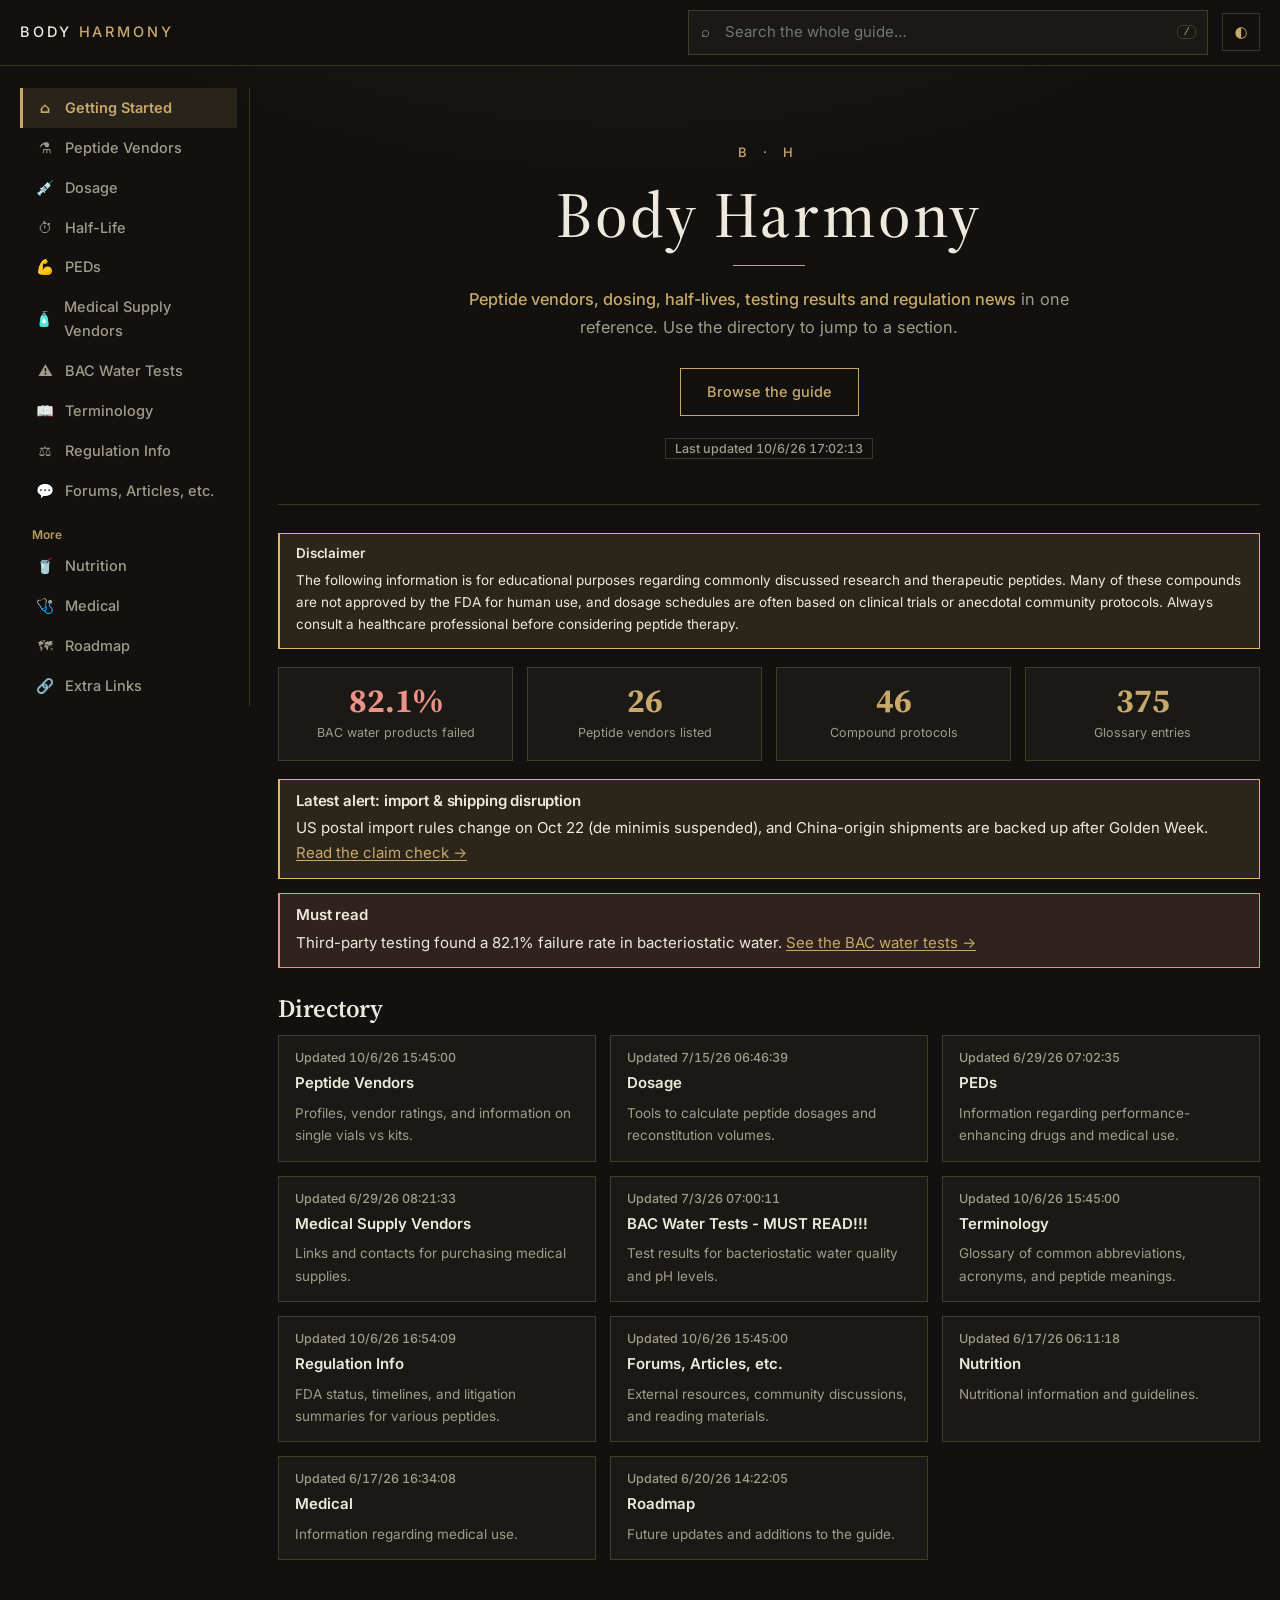
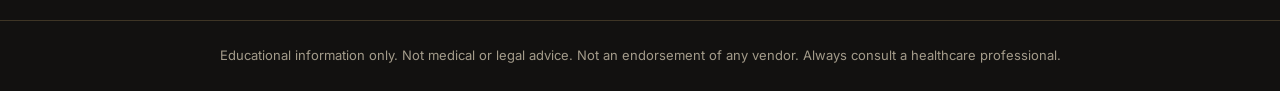
==== body-harmony/index.html @ 02f8e90b "Restyle after J Harmony: dark ink, ivory and gold theme, square corners, hero home; readable fonts C" ====
<!doctype html>
<html lang="en">
<head>
<meta charset="utf-8">
<meta name="viewport" content="width=device-width,initial-scale=1">
<title>Body Harmony</title>
<meta name="description" content="Body Harmony: vendors, dosage calculator, half-life, BAC water tests, terminology, regulation info and resources.">
<link rel="icon" href="data:image/svg+xml,%3Csvg xmlns='http://www.w3.org/2000/svg' viewBox='0 0 32 32'%3E%3Crect width='32' height='32' rx='8' fill='%230b7a75'/%3E%3Ctext x='16' y='21' font-size='14' font-family='monospace' font-weight='700' text-anchor='middle' fill='white'%3EBH%3C/text%3E%3C/svg%3E">
<script>try{var t=localStorage.getItem('pg-theme');document.documentElement.dataset.theme=t||'dark'}catch(e){}</script>
<link rel="preconnect" href="https://fonts.googleapis.com"><link rel="preconnect" href="https://fonts.gstatic.com" crossorigin>
<link rel="stylesheet" href="https://fonts.googleapis.com/css2?family=Inter:wght@400;500;600&family=Source+Serif+4:wght@500;600;700&display=swap">
<link rel="stylesheet" href="css/style.css">
</head>
<body>
<header class="top"><div class="top-in">
  <button class="iconbtn menu-btn" id="menuBtn" aria-label="Menu">☰</button>
  <a class="brand" href="#home"><div class="logo">BH</div><span class="w">Body <b>Harmony</b></span></a>
  <div class="gsearch">
    <span class="ico">⌕</span>
    <input id="gs" type="search" placeholder="Search the whole guide…" autocomplete="off" aria-label="Search the whole guide">
    <kbd>/</kbd>
    <div id="results" role="listbox"></div>
  </div>
  <button class="iconbtn" id="themeBtn" aria-label="Toggle dark mode">◐</button>
</div></header>
<div class="wrap">
  <nav class="side" id="nav" aria-label="Sections"></nav>
  <main id="main"></main>
</div>
<footer>Educational information only. Not medical or legal advice. Not an endorsement of any vendor. Always consult a healthcare professional.</footer>
<div id="lightbox"><img alt=""></div>
<script src="js/data/start.js"></script>
<script src="js/data/vendors.js"></script>
<script src="js/data/dosage.js"></script>
<script src="js/data/halflife.js"></script>
<script src="js/data/peds.js"></script>
<script src="js/data/supply.js"></script>
<script src="js/data/bac.js"></script>
<script src="js/data/term.js"></script>
<script src="js/data/reg.js"></script>
<script src="js/data/forums.js"></script>
<script src="js/data/nutrition.js"></script>
<script src="js/data/medical.js"></script>
<script src="js/data/roadmap.js"></script>
<script src="js/data/master.js"></script>
<script src="js/data/crafters.js"></script>
<script src="js/updated.js"></script>
<script src="js/feed.js"></script>
<script src="js/app.js"></script>
</body>
</html>
---- body-harmony/css/style.css ----
/* Body Harmony design tokens: cool paper, deep ink, signal blue. */
/* Body Harmony: dark luxe theme after the parent brand (J Harmony). Ink, ivory, gold; readable type. */
:root{
  --bg:#121110;--surface:#1b1916;--surface2:#24211b;--ink:#efe9dd;--muted:#a39b8a;--line:rgba(201,169,106,.24);
  --accent:#c9a96a;--accent-ink:#121110;--accent-soft:rgba(201,169,106,.12);--gold-dim:#8f7a4e;
  --warn:#e3b562;--warn-soft:rgba(227,181,98,.12);--bad:#ee9186;--bad-soft:rgba(238,145,134,.13);
  --good:#86cfa5;--good-soft:rgba(134,207,165,.12);--info:#93b8ea;--info-soft:rgba(147,184,234,.12);
  --deep:#1b1916;--deep-ink:#efe9dd;--deep-muted:#a39b8a;
  --shadow:none;--radius:2px;
  --mono:ui-monospace,"Cascadia Mono",Consolas,Menlo,monospace;
  --sans:"Inter","Segoe UI Variable","Segoe UI",system-ui,-apple-system,Roboto,"Helvetica Neue",Arial,sans-serif;
  --serif:"Source Serif 4","Source Serif Pro",Georgia,"Times New Roman",serif;
  color-scheme:dark;
}
:root[data-theme=light]{
  --bg:#f6f2ea;--surface:#fffdf8;--surface2:#efe9dc;--ink:#1b1916;--muted:#6a6455;--line:rgba(143,110,46,.28);
  --accent:#8a6a2a;--accent-ink:#ffffff;--accent-soft:rgba(138,106,42,.10);
  --warn:#9a5b06;--warn-soft:#fbf0d6;--bad:#b3261e;--bad-soft:#fbe6e3;--good:#0f6b3f;--good-soft:#dcf1e5;--info:#1c57b8;--info-soft:#e4ecfa;
  --deep:#fffdf8;--deep-ink:#1b1916;--deep-muted:#6a6455;color-scheme:light;
}
*{box-sizing:border-box}
html{scroll-behavior:smooth;scroll-padding-top:76px}
body{margin:0;background:var(--bg);color:var(--ink);font:15px/1.65 var(--sans);-webkit-font-smoothing:antialiased}
a{color:var(--accent);text-decoration-thickness:1px;text-underline-offset:2px}
a:hover{text-decoration-thickness:2px}
h1,h2,h3,h4{font-family:var(--serif);line-height:1.15;margin:0 0 .5em;letter-spacing:-.01em;font-weight:600}
h1{font-size:2.4rem;letter-spacing:-.015em}h2{font-size:1.55rem}h3{font-size:1.15rem}
p{margin:.5em 0 1em}
button,input,select{font:inherit;color:inherit}
.sr{position:absolute;left:-9999px}
/* header */
.top{position:sticky;top:0;z-index:50;background:var(--surface);border-bottom:1px solid var(--line)}
.top-in{max-width:1280px;margin:auto;display:flex;align-items:center;gap:14px;padding:10px 20px}
.brand{display:flex;align-items:center;gap:10px;font-family:var(--serif);font-weight:700;font-size:1.15rem;color:var(--ink);text-decoration:none;white-space:nowrap}
.brand .logo{width:30px;height:30px;border-radius:8px;background:var(--accent);color:var(--accent-ink);display:grid;place-items:center;font:700 14px var(--mono)}
.gsearch{flex:1;max-width:520px;margin-left:auto;position:relative}
.gsearch input{width:100%;padding:9px 14px 9px 36px;border:1px solid var(--line);border-radius:10px;background:var(--bg);outline:none}
.gsearch input:focus{border-color:var(--accent);box-shadow:0 0 0 3px var(--accent-soft)}
.gsearch .ico{position:absolute;left:13px;top:50%;transform:translateY(-50%);color:var(--muted);pointer-events:none}
.gsearch kbd{position:absolute;right:12px;top:50%;transform:translateY(-50%);font:11px var(--mono);color:var(--muted);border:1px solid var(--line);border-radius:5px;padding:0 5px}
.iconbtn{border:1px solid var(--line);background:var(--surface);border-radius:10px;width:38px;height:38px;cursor:pointer;display:grid;place-items:center}
.iconbtn:hover{border-color:var(--accent)}
#results{position:absolute;top:calc(100% + 8px);left:0;right:0;background:var(--surface);border:1px solid var(--line);border-radius:var(--radius);box-shadow:var(--shadow);max-height:70vh;overflow:auto;display:none}
#results.open{display:block}
#results .grp{padding:6px 14px;font:600 12px var(--sans);color:var(--muted);background:var(--surface2);position:sticky;top:0}
#results a.hit{display:block;padding:8px 14px;color:var(--ink);text-decoration:none;border-bottom:1px solid var(--line)}
#results a.hit:hover,#results a.hit.sel{background:var(--accent-soft)}
#results .hit b{display:block;font-weight:600}
#results .hit span{color:var(--muted);font-size:13px;display:block;overflow:hidden;text-overflow:ellipsis;white-space:nowrap}
#results .none{padding:16px;color:var(--muted)}
mark{background:color-mix(in srgb,var(--warn) 35%,transparent);color:inherit;border-radius:3px;padding:0 1px}
/* layout */
.wrap{max-width:1280px;margin:auto;display:grid;grid-template-columns:230px 1fr;gap:28px;padding:22px 20px 60px}
nav.side{position:sticky;top:78px;align-self:start;max-height:calc(100vh - 92px);overflow:auto;padding-right:4px}
nav.side a{display:flex;gap:10px;align-items:center;padding:8px 12px;border-radius:8px;color:var(--muted);text-decoration:none;font-weight:500;border-left:3px solid transparent}
nav.side a:hover{background:var(--surface2);color:var(--ink)}
nav.side a.on{background:var(--accent-soft);color:var(--accent);border-left-color:var(--accent);font-weight:600}
nav.side .ic{width:20px;text-align:center}
nav.side .sep{font:600 12px var(--sans);color:var(--muted);padding:16px 12px 4px;opacity:.8}
main{min-width:0}
.sec{display:none}.sec.on{display:block}
.page-head{margin-bottom:18px}
.upd,.page-head .upd{display:inline-block;font:500 12.5px var(--sans);font-variant-numeric:tabular-nums;color:var(--muted);background:var(--surface2);border-radius:6px;padding:2px 9px}
.lead{font-size:1.05rem;color:var(--muted);max-width:68ch}
.card{background:var(--surface);border:1px solid var(--line);border-radius:var(--radius);padding:20px 22px;box-shadow:var(--shadow);margin-bottom:18px}
.card>h3:first-child,.card>h2:first-child{margin-top:0}
.grid{display:grid;gap:14px}
.g2{grid-template-columns:repeat(auto-fit,minmax(300px,1fr))}
.g3{grid-template-columns:repeat(auto-fit,minmax(240px,1fr))}
.g4{grid-template-columns:repeat(auto-fit,minmax(180px,1fr))}
.callout{border-left:3px solid var(--info);background:var(--info-soft);padding:12px 16px;border-radius:4px 10px 10px 4px;margin:14px 0}
.callout.warn{border-color:var(--warn);background:var(--warn-soft)}
.callout.bad{border-color:var(--bad);background:var(--bad-soft)}
.callout.good{border-color:var(--good);background:var(--good-soft)}
.callout>:last-child{margin-bottom:0}
.callout h4{margin-bottom:.3em;font-family:var(--sans)}
.disclaimer{font-size:13.5px}
/* tables */
.tools{display:flex;flex-wrap:wrap;gap:10px;align-items:center;margin:8px 0 12px}
.tools input[type=search],.tools input[type=text],.tools select{padding:8px 12px;border:1px solid var(--line);border-radius:10px;background:var(--surface);outline:none;min-width:200px}
.tools input:focus,.tools select:focus,.field input:focus,.field select:focus{border-color:var(--accent);box-shadow:0 0 0 3px var(--accent-soft)}
.count{margin-left:auto;font-size:13px;color:var(--muted)}
.chips{display:flex;flex-wrap:wrap;gap:6px}
.chip{border:1px solid var(--line);background:var(--surface);border-radius:8px;padding:4px 12px;font-size:13px;cursor:pointer}
.chip:hover{border-color:var(--accent)}
.chip.on{background:var(--accent);border-color:var(--accent);color:var(--accent-ink)}
.tw{overflow:auto;border:1px solid var(--line);border-radius:var(--radius);background:var(--surface);max-height:75vh}
table{border-collapse:collapse;width:100%;font-size:14px}
th,td{padding:9px 12px;text-align:left;vertical-align:top;border-bottom:1px solid var(--line)}
thead th{position:sticky;top:0;background:var(--surface2);z-index:2;font-weight:600;font-size:13px;color:var(--muted);white-space:nowrap;cursor:pointer;user-select:none}
thead th.nosort{cursor:default}
thead th .arr{opacity:.4;margin-left:4px;font-size:11px}
tbody tr:hover{background:color-mix(in srgb,var(--accent-soft) 55%,transparent)}
tbody tr:last-child td{border-bottom:0}
td.name{font-weight:600}
td.num,th.num{text-align:right;font-variant-numeric:tabular-nums}
.mono{font-family:var(--mono)}
.pill{display:inline-block;padding:1px 9px;border-radius:6px;font-size:12px;font-weight:600;white-space:nowrap}
.pill.good{background:var(--good-soft);color:var(--good)}
.pill.bad{background:var(--bad-soft);color:var(--bad)}
.pill.warn{background:var(--warn-soft);color:var(--warn)}
.pill.info{background:var(--info-soft);color:var(--info)}
.pill.muted{background:var(--surface2);color:var(--muted)}
.tag{display:inline-block;margin:2px 4px 2px 0;padding:1px 9px;border-radius:7px;background:var(--surface2);font-size:12.5px;white-space:nowrap}
/* link cards */
.lc{display:flex;flex-direction:column;gap:6px;padding:14px 16px;border:1px solid var(--line);border-radius:var(--radius);background:var(--surface);text-decoration:none;color:var(--ink)}
a.lc:hover{border-color:var(--accent)}
.lc .t{font-weight:600}.lc .u{font:12.5px var(--sans);color:var(--accent);overflow:hidden;text-overflow:ellipsis;white-space:nowrap}
.lc .d{color:var(--muted);font-size:13.5px}
.dirgrid .lc .n{font:500 12.5px var(--sans);color:var(--muted);font-variant-numeric:tabular-nums}
/* stats */
.stat{padding:16px;border-radius:var(--radius);border:1px solid var(--line);background:var(--surface);text-align:center}
.stat .v{font:700 2.1rem var(--serif);line-height:1}
.stat .l{font-size:12.5px;color:var(--muted);margin-top:6px}
.stat.good .v{color:var(--good)}.stat.bad .v{color:var(--bad)}
.bars .row{display:grid;grid-template-columns:170px 1fr 90px;gap:10px;align-items:center;margin:8px 0;font-size:14px}
.bars .bar{height:14px;background:var(--surface2);border-radius:99px;overflow:hidden}
.bars .bar i{display:block;height:100%;border-radius:99px;background:var(--bad)}
/* images */
figure{margin:0 0 18px}
figure img{max-width:100%;height:auto;border-radius:10px;border:1px solid var(--line);cursor:zoom-in;display:block;background:#fff}
figcaption{font-size:13px;color:var(--muted);margin-top:6px}
#lightbox{position:fixed;inset:0;background:rgba(0,0,0,.88);display:none;z-index:100;overflow:auto;padding:20px;cursor:zoom-out}
#lightbox.open{display:block}
#lightbox img{display:block;margin:auto;max-width:min(1400px,100%);border-radius:8px}
/* calculator */
.calc{display:grid;grid-template-columns:minmax(0,1.1fr) minmax(0,1fr);gap:20px}
.calc.sim{grid-template-columns:minmax(0,.85fr) minmax(0,1.15fr)}
.field{display:flex;flex-direction:column;gap:4px;margin-bottom:12px}
.field label{font-size:13px;font-weight:600;color:var(--muted)}
.field input,.field select{padding:9px 12px;border:1px solid var(--line);border-radius:10px;background:var(--surface);outline:none;width:100%}
.frow{display:grid;grid-template-columns:1fr 1fr;gap:12px}
.result{background:var(--deep);color:var(--accent-ink);border-radius:var(--radius);padding:20px;text-align:center}
.result .big{font:700 3.2rem var(--serif);line-height:1}
.result .big{color:var(--deep-ink)}
.result .sub{opacity:.85;margin-top:4px}
.syringe{margin:16px 0 6px}
.syringe .barrel{position:relative;height:34px;border:2px solid var(--ink);border-radius:6px;background:var(--surface);overflow:hidden}
.syringe .fill{position:absolute;inset:0 auto 0 0;background:linear-gradient(90deg,var(--accent),color-mix(in srgb,var(--accent) 65%,#fff));width:0;transition:width .3s}
.syringe .ticks{position:absolute;inset:0;background:repeating-linear-gradient(90deg,transparent 0,transparent calc(10% - 1px),var(--ink) calc(10% - 1px),var(--ink) 10%);opacity:.55}
.syringe .lab{display:flex;justify-content:space-between;font:11px var(--mono);color:var(--muted);margin-top:2px}
.kv{display:grid;grid-template-columns:auto 1fr;gap:4px 14px;font-size:14px}
.kv dt{color:var(--muted)}.kv dd{margin:0;font-weight:600}
.btn{border:1px solid var(--accent);background:var(--accent);color:var(--accent-ink);padding:8px 16px;border-radius:10px;cursor:pointer;font-weight:600}
.btn.ghost{background:transparent;color:var(--accent)}
.subnav{display:flex;flex-wrap:wrap;gap:6px;margin-bottom:18px}
.subnav a{padding:5px 14px;border-radius:8px;border:1px solid var(--line);background:var(--surface);text-decoration:none;color:var(--ink);font-size:13.5px}
.subnav a:hover{border-color:var(--accent)}
.subnav a.on{background:var(--accent);border-color:var(--accent);color:var(--accent-ink)}
.tabpane{display:none}.tabpane.on{display:block}
/* matrix */
td.over{color:var(--warn);font-weight:600}
td.mcol{font-variant-numeric:tabular-nums;text-align:right;white-space:nowrap}
.gh th{text-align:center;background:var(--surface2)}
/* chart */
.chart{width:100%;height:auto;display:block;background:var(--surface);border:1px solid var(--line);border-radius:10px}
.chart text{font:12px var(--mono);fill:var(--muted)}
/* article cards */
.art{padding:16px 18px;border:1px solid var(--line);border-radius:var(--radius);background:var(--surface);display:flex;flex-direction:column;gap:6px}
.art .meta{font-size:12.5px;color:var(--muted);display:flex;flex-wrap:wrap;gap:4px 12px}
.art h4{font-family:var(--sans);font-size:1rem;margin:0}
.art .num{font:600 12px var(--sans);color:var(--accent)}
.prose p{max-width:80ch}
.prose h3{margin-top:1.6em}
.tl{border-left:2px solid var(--line);margin-left:6px;padding-left:20px}
.tl .ev{position:relative;padding:0 0 18px}
.tl .ev:before{content:"";position:absolute;left:-27px;top:6px;width:12px;height:12px;border-radius:50%;background:var(--accent);border:3px solid var(--bg)}
.tl .ev .dt{font:600 12.5px var(--sans);color:var(--accent)}
.tl .ev .who{font-weight:600}
.empty{padding:30px;text-align:center;color:var(--muted)}
footer{border-top:1px solid var(--line);padding:24px 20px;text-align:center;color:var(--muted);font-size:13px;max-width:1280px;margin:auto}
.menu-btn{display:none}
@media(max-width:900px){
  .wrap{grid-template-columns:1fr;gap:10px}
  nav.side{position:fixed;inset:60px 0 0 0;background:var(--bg);z-index:40;padding:14px 20px;display:none;max-height:none}
  nav.side.open{display:block}
  .menu-btn{display:grid}
  .calc{grid-template-columns:1fr}
  .brand span.w{display:none}
  .bars .row{grid-template-columns:100px 1fr 70px}
  h1{font-size:1.6rem}
}
@media print{.top,nav.side,.tools,.subnav{display:none}.wrap{display:block}.sec{display:block!important;page-break-before:always}}

sup.fn{font-size:.7em;margin-left:2px}sup.fn a{text-decoration:none;font-weight:600}
.fnlist{padding-left:22px}.fnlist li{margin:6px 0}.fnlist li.flash{background:var(--info-soft);border-radius:6px}
.muted{color:var(--muted)}.tools-row{margin:8px 0}

/* ---------- Regulation page: newsroom layout ---------- */
.masthead{margin-bottom:22px}
.mh-top{display:flex;flex-wrap:wrap;align-items:baseline;gap:8px 16px}
.mh-top h1{margin:0}
.strip{display:flex;flex-wrap:wrap;align-items:center;gap:4px 12px;font-size:13px;color:var(--muted);margin:10px 0 12px;font-variant-numeric:tabular-nums}
.strip .sep{opacity:.4}
.strip .dot{width:9px;height:9px;border-radius:50%;background:var(--good);box-shadow:0 0 0 0 var(--good)}
.strip .dot.live{animation:pulse 2.4s ease-out 1}
.strip .dot.idle{background:var(--warn)}
@keyframes pulse{0%{box-shadow:0 0 0 0 color-mix(in srgb,var(--good) 55%,transparent)}100%{box-shadow:0 0 0 12px transparent}}
.lead-grid{display:grid;grid-template-columns:minmax(0,1.55fr) minmax(0,1fr);gap:18px;margin-bottom:26px}
.lead-story{background:var(--deep);color:var(--deep-ink);border-radius:0;padding:30px 32px}
.lead-story .kick,.kick{display:inline-block;font:600 13px var(--sans);color:var(--deep-muted);margin-bottom:10px}
.kick.bad{color:var(--bad)}
.lead-story h2{font-size:clamp(1.7rem,3.2vw,2.4rem);line-height:1.08;letter-spacing:-.03em;margin:0 0 14px;color:var(--ink)}
.lead-story .dek{font-size:1.05rem;color:var(--deep-muted);max-width:60ch;margin:0 0 18px}
.lead-story ul{margin:0 0 20px;padding:0;list-style:none;border-top:1px solid var(--line)}
.lead-story li{padding:10px 0;border-bottom:1px solid var(--line);color:var(--ink)}
.lead-story sup.fn a{color:var(--accent)}
.lead-cta{display:inline-block;border:1px solid var(--accent);color:var(--accent);background:transparent;text-decoration:none;font-weight:600;padding:9px 20px;border-radius:0}
.lead-cta:hover{background:var(--accent);color:var(--accent-ink)}
.latest{background:var(--surface);border:1px solid var(--line);border-radius:0;padding:20px 22px;align-self:start}
.latest h3{margin-bottom:6px}
.latest ol{list-style:none;margin:0;padding:0}
.latest li{padding:10px 0;border-bottom:1px solid var(--line);display:flex;flex-direction:column;gap:2px}
.latest li a{color:var(--ink);font-weight:600;text-decoration:none;line-height:1.3}
.latest li a:hover{color:var(--accent);text-decoration:underline}
.latest li span{font-size:12.5px;color:var(--muted)}
.more-link{display:inline-block;margin-top:10px;font-weight:600}
.tabs{position:sticky;top:62px;z-index:20;background:var(--bg);padding:8px 0;margin:0 0 20px;border-bottom:1px solid var(--line);gap:4px}
.tabs a{border:0;background:transparent;color:var(--muted);font-weight:600;border-radius:8px}
.tabs a:hover{background:var(--surface2);color:var(--ink)}
.tabs a.on{background:var(--ink);color:var(--bg)}
.sect{margin:0 0 40px;scroll-margin-top:130px}
.sect-h{display:flex;flex-wrap:wrap;align-items:baseline;gap:4px 14px;margin-bottom:14px;padding-bottom:10px;border-bottom:2px solid var(--ink)}
.sect-h h2{margin:0}
.sect-h p{margin:0}
.alert-sec{border:1px solid color-mix(in srgb,var(--bad) 45%,var(--line));border-radius:0;padding:22px 24px;background:var(--surface)}
.alert-sec .sect-h{border-bottom-color:var(--bad)}
.alert-sec .sect-h .kick{flex-basis:100%;margin:0}
.stream{list-style:none;margin:12px 0;padding:0}
.story{display:grid;grid-template-columns:96px minmax(0,1fr);gap:16px;padding:16px 0;border-bottom:1px solid var(--line)}
.story time{font-size:13px;color:var(--muted);font-variant-numeric:tabular-nums;padding-top:3px}
.story .hl{font:700 1.08rem/1.3 var(--serif);letter-spacing:-.01em;color:var(--ink);text-decoration:none}
.story .hl:hover{color:var(--accent);text-decoration:underline}
.story p{margin:4px 0 6px;color:var(--muted);font-size:14px;max-width:75ch}
.srcb{display:inline-block;font-size:12.5px;font-weight:600;color:var(--muted);background:var(--surface2);border-radius:6px;padding:1px 8px}
.fnh{margin-top:26px}
.live{margin-top:14px}
.vt{list-style:none;margin:14px 0 0;padding:0 0 0 22px;border-left:2px solid var(--line)}
.vt .yr{font:700 1.3rem var(--serif);margin:22px 0 10px -22px;padding-left:22px;position:relative}
.vt .yr:first-child{margin-top:0}
.vt .ev{position:relative;padding:0 0 20px}
.vt .ev:before{content:"";position:absolute;left:-29px;top:7px;width:12px;height:12px;border-radius:50%;background:var(--surface);border:3px solid var(--accent)}
.vt .dt{font-size:13px;font-weight:600;color:var(--accent);font-variant-numeric:tabular-nums}
.vt .who{font-weight:700}
.vt p{margin:2px 0 4px;max-width:75ch}
.srcl{font-size:13.5px;font-weight:600}
@media(max-width:600px){.strip .sep{display:none}.strip{flex-direction:column;align-items:flex-start}}
@media(max-width:900px){.lead-grid{grid-template-columns:1fr}.story{grid-template-columns:1fr;gap:2px}.tabs{top:58px}.lead-story{padding:22px}}
@media(prefers-reduced-motion:reduce){.strip .dot.live{animation:none}html{scroll-behavior:auto}}
:focus-visible{outline:2px solid var(--accent);outline-offset:2px}

/* ---------- site-wide polish ---------- */
.page-head{display:flex;flex-wrap:wrap;align-items:baseline;gap:6px 16px;margin-bottom:20px}
.page-head h1{margin:0}
.page-head .lead{flex-basis:100%;margin:6px 0 0}
.subnav{gap:4px;padding-bottom:10px;border-bottom:1px solid var(--line);margin-bottom:22px}
.subnav a{border:0;background:transparent;color:var(--muted);font-weight:600;border-radius:8px}
.subnav a:hover{background:var(--surface2);color:var(--ink)}
.subnav a.on{background:var(--ink);color:var(--bg)}
.card .lc{background:var(--surface2);border-color:transparent}
.card a.lc:hover{border-color:var(--accent);background:var(--surface)}
.card .lc .u{color:var(--muted)}
#f-grid{grid-template-columns:1fr;gap:0;margin-top:6px}
#f-grid .art{border:0;border-bottom:1px solid var(--line);border-radius:0;background:transparent;padding:18px 0;display:grid;grid-template-columns:44px minmax(0,1fr);column-gap:12px;row-gap:4px}
#f-grid .art>*{grid-column:2}
#f-grid .art .num{grid-column:1;grid-row:1/span 4;padding-top:4px;color:var(--muted)}
#f-grid .art h4{font:700 1.12rem/1.3 var(--serif);letter-spacing:-.01em}
#f-grid .art p{color:var(--muted);max-width:75ch}
#f-grid .art .meta{order:-1}
#f-grid .art a{word-break:break-all;font-size:13.5px;font-weight:600}
.art{border-radius:var(--radius)}
@media(max-width:600px){#f-grid .art{grid-template-columns:1fr}#f-grid .art>*,#f-grid .art .num{grid-column:1;grid-row:auto}}

/* ---------- J Harmony theme layer ---------- */
html{background:var(--bg)}
body{background:var(--bg);background-image:radial-gradient(ellipse 900px 420px at 50% -120px,rgba(201,169,106,.07),transparent 70%);background-repeat:no-repeat}
:root[data-theme=light] body{background-image:none}
.top{background:color-mix(in srgb,var(--bg) 92%,transparent);backdrop-filter:blur(8px);border-bottom:1px solid var(--line)}
.brand{font-family:var(--sans);font-weight:500;font-size:14.5px;letter-spacing:.2em;text-transform:uppercase;color:var(--ink)}
.brand .logo{display:none}
.brand .w b{font-weight:500;color:var(--accent)}
.gsearch input,.tools input[type=search],.tools input[type=text],.tools select,.field input,.field select{border-radius:0;background:var(--surface);border-color:var(--line)}
.gsearch input:focus,.tools input:focus,.tools select:focus,.field input:focus,.field select:focus{border-color:var(--accent);box-shadow:none;outline:1px solid var(--accent)}
.iconbtn{border-radius:0;background:transparent;border-color:var(--line);color:var(--accent)}
.iconbtn:hover{border-color:var(--accent)}
#results{border-radius:0}
nav.side{border-right:1px solid var(--line);padding-right:12px}
nav.side a{border-radius:0;font-size:14.5px}
nav.side a.on{background:var(--accent-soft);color:var(--accent);border-left-color:var(--accent)}
nav.side .sep{color:var(--accent);opacity:.9}
.card,.lc,.art,.stat,.latest,.tw,.callout,.pill,.tag,.chip,.btn,.subnav a,.upd,.srcb,figure img,.result,.chart,.syringe .barrel,#lightbox img{border-radius:0}
.card{background:var(--surface);border:1px solid var(--line)}
.callout{border-left-width:2px;background:var(--surface);border:1px solid var(--line);border-left:2px solid var(--info)}
.callout.warn{border-left-color:var(--warn);background:var(--warn-soft)}
.callout.bad{border-left-color:var(--bad);background:var(--bad-soft)}
.callout.good{border-left-color:var(--good);background:var(--good-soft)}
.pill{border:1px solid currentColor;background:transparent!important;padding:0 8px;font-weight:500}
.pill.muted{border-color:var(--line)}
.tag{background:transparent;border:1px solid var(--line);color:var(--muted)}
.chip{background:transparent;border-color:var(--line);color:var(--ink)}
.chip:hover{border-color:var(--accent);color:var(--accent)}
.chip.on{background:var(--accent);border-color:var(--accent);color:var(--accent-ink)}
.btn{background:transparent;color:var(--accent);border-color:var(--accent);font-weight:500}
.btn:hover{background:var(--accent);color:var(--accent-ink)}
.btn.ghost{border-color:var(--line)}
.upd,.page-head .upd{background:transparent;border:1px solid var(--line);color:var(--muted)}
.subnav a.on,.tabs a.on{background:transparent;color:var(--accent);box-shadow:inset 0 -2px 0 var(--accent);border-radius:0}
.subnav a:hover,.tabs a:hover{background:transparent;color:var(--accent)}
.subnav a{border-radius:0}
thead th{background:var(--surface2);color:var(--accent);font-weight:600}
tbody tr:hover{background:var(--accent-soft)}
th,td{border-bottom:1px solid var(--line)}
.tw{border-color:var(--line);background:var(--surface)}
.lc,.card .lc{background:var(--surface);border:1px solid var(--line)}
.card .lc{background:var(--surface2)}
a.lc:hover,.card a.lc:hover{border-color:var(--accent);background:var(--surface2)}
.stat{background:var(--surface);border-color:var(--line)}
.stat .v{color:var(--accent);font-family:var(--serif)}
.stat.bad .v{color:var(--bad)}.stat.good .v{color:var(--good)}
.result{background:var(--surface);border:1px solid var(--accent);color:var(--ink)}
.result .big{color:var(--accent)}
.syringe .fill{background:linear-gradient(90deg,var(--gold-dim),var(--accent))}
.syringe .barrel{border-color:var(--accent)}
.sect-h{border-bottom:1px solid var(--line);position:relative}
.sect-h:after{content:"";position:absolute;left:0;bottom:-1px;width:64px;height:1px;background:var(--accent)}
.lead-story{border:1px solid var(--line);border-top:2px solid var(--accent)}
.lead-story .kick,.kick{color:var(--accent)}
.tabs{background:var(--bg)}
.story .hl:hover,.latest li a:hover{color:var(--accent)}
.srcb{border:1px solid var(--line);background:transparent}
.vt .ev:before{background:var(--bg);border-color:var(--accent)}
.vt{border-left-color:var(--line)}
mark{background:rgba(201,169,106,.3)}
figure img{border:1px solid var(--line)}
footer{border-top:1px solid var(--line)}
/* home hero */
.hero{text-align:center;padding:56px 12px 44px;border-bottom:1px solid var(--line);margin-bottom:28px}
.hero .mono-mark{font:500 13px var(--sans);letter-spacing:.5em;color:var(--accent);margin-bottom:18px}
.hero h1{font-size:clamp(2.4rem,6vw,4rem);font-weight:500;letter-spacing:.04em;margin:0 0 14px}
.hero .rule{width:72px;height:1px;background:var(--accent);margin:0 auto 20px}
.hero .tag-line{color:var(--muted);font-size:1.02rem;max-width:62ch;margin:0 auto 26px;line-height:1.7}
.hero .tag-line b{color:var(--accent);font-weight:500}
.hero .btn{padding:11px 26px;font-size:14.5px}
.hero .upd{margin-top:22px}
@media(max-width:900px){.brand{letter-spacing:.14em;font-size:13px}.brand span.w{display:inline!important}}
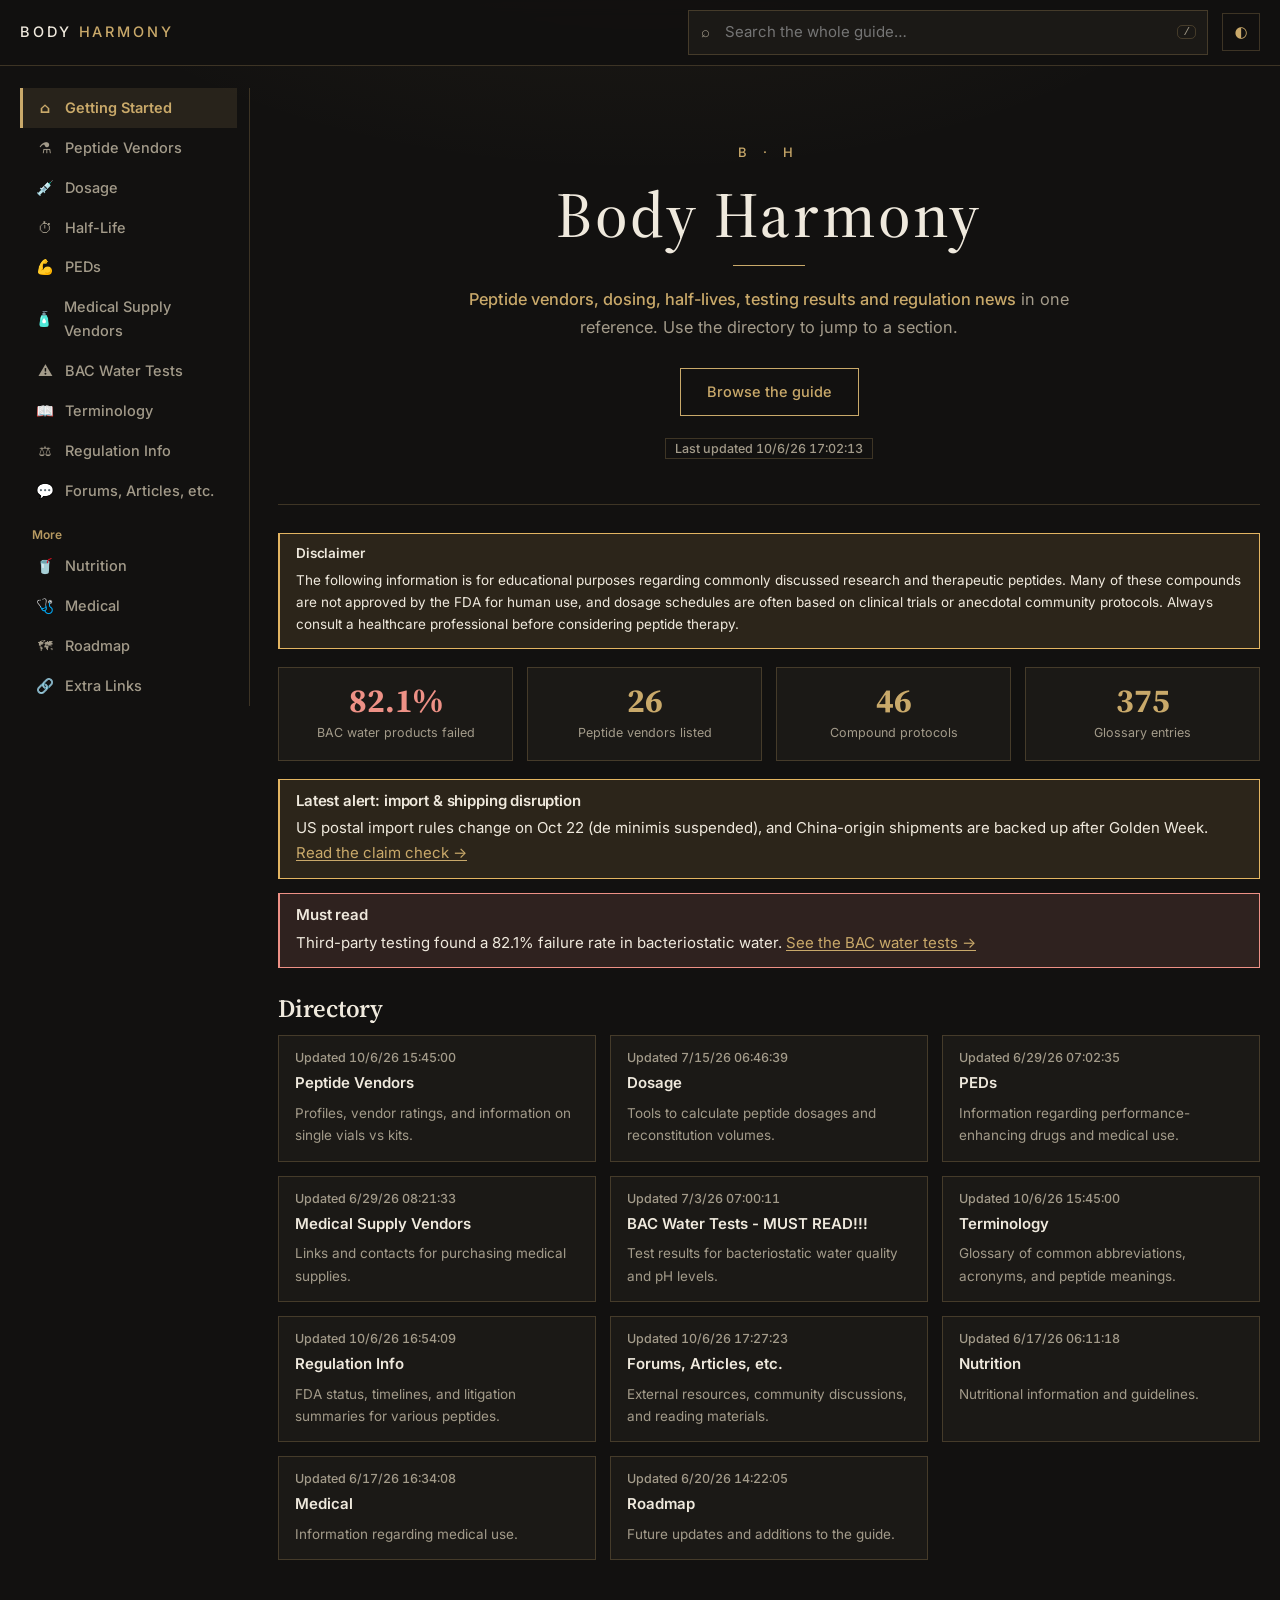
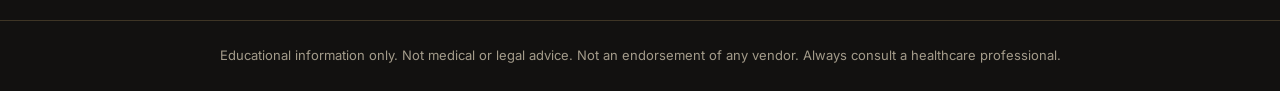
==== commit 90cfb654: "feat(body-harmony): dose and vial tracker on the Dosage page Local-only tracker for every calculator" ====
--- a/body-harmony/index.html
+++ b/body-harmony/index.html
@@ -46,6 +46,9 @@
 <script src="js/data/crafters.js"></script>
 <script src="js/updated.js"></script>
 <script src="js/feed.js"></script>
+<script src="js/feed-articles.js"></script>
+<script src="js/dose-math.js"></script>
+<script src="js/tracker.js"></script>
 <script src="js/app.js"></script>
 </body>
 </html>
--- a/body-harmony/css/style.css
+++ b/body-harmony/css/style.css
@@ -343,3 +343,4 @@
 .hero .btn{padding:11px 26px;font-size:14.5px}
 .hero .upd{margin-top:22px}
 @media(max-width:900px){.brand{letter-spacing:.14em;font-size:13px}.brand span.w{display:inline!important}}
+[hidden]{display:none!important}
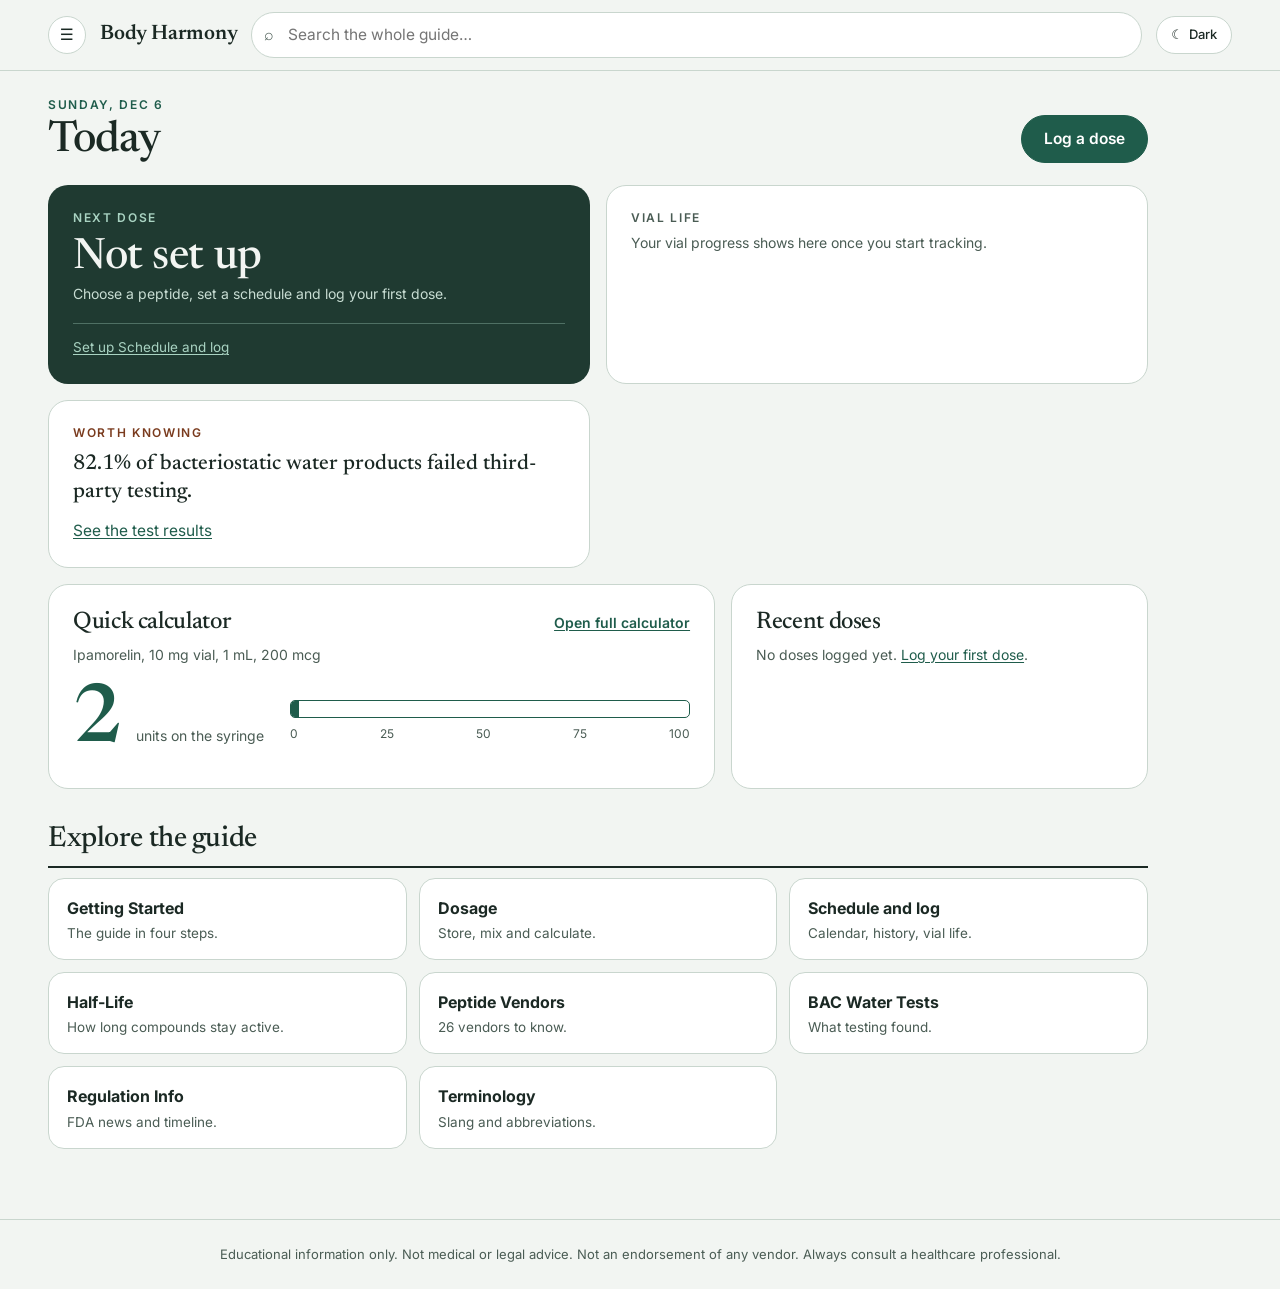
==== commit 11447c2e: "feat(site): add modern desktop and mobile interface with classic switch Co-Authored-By: Claude Sonne" ====
--- a/body-harmony/index.html
+++ b/body-harmony/index.html
@@ -6,10 +6,11 @@
 <title>Body Harmony</title>
 <meta name="description" content="Body Harmony: vendors, dosage calculator, half-life, BAC water tests, terminology, regulation info and resources.">
 <link rel="icon" href="data:image/svg+xml,%3Csvg xmlns='http://www.w3.org/2000/svg' viewBox='0 0 32 32'%3E%3Crect width='32' height='32' rx='8' fill='%230b7a75'/%3E%3Ctext x='16' y='21' font-size='14' font-family='monospace' font-weight='700' text-anchor='middle' fill='white'%3EBH%3C/text%3E%3C/svg%3E">
-<script>try{var t=localStorage.getItem('pg-theme');document.documentElement.dataset.theme=t||'dark'}catch(e){}</script>
+<script>(function(){var d=document.documentElement,u='modern',t=null;try{var q=new URLSearchParams(location.search).get('ui');if(q==='classic'||q==='modern')localStorage.setItem('bh-ui',q);u=localStorage.getItem('bh-ui')||'modern';t=localStorage.getItem('pg-theme')}catch(e){}if(u!=='classic')u='modern';d.dataset.ui=u;d.dataset.theme=t||(u==='modern'?'light':'dark')})()</script>
 <link rel="preconnect" href="https://fonts.googleapis.com"><link rel="preconnect" href="https://fonts.gstatic.com" crossorigin>
-<link rel="stylesheet" href="https://fonts.googleapis.com/css2?family=Inter:wght@400;500;600&family=Source+Serif+4:wght@500;600;700&display=swap">
+<link rel="stylesheet" href="https://fonts.googleapis.com/css2?family=Inter:wght@400;500;600&family=Newsreader:opsz,wght@6..72,400;6..72,500;6..72,600&family=Source+Serif+4:wght@500;600;700&display=swap">
 <link rel="stylesheet" href="css/style.css">
+<link rel="stylesheet" href="css/modern.css">
 </head>
 <body>
 <header class="top"><div class="top-in">
@@ -21,6 +22,8 @@
     <kbd>/</kbd>
     <div id="results" role="listbox"></div>
   </div>
+  <button class="iconbtn" id="searchBtn" type="button" aria-label="Search">⌕</button>
+  <button class="uibtn" id="uiBtn" type="button">Classic interface</button>
   <button class="iconbtn" id="themeBtn" aria-label="Toggle dark mode">◐</button>
 </div></header>
 <div class="wrap">
--- a/body-harmony/css/style.css
+++ b/body-harmony/css/style.css
@@ -344,3 +344,53 @@
 .hero .upd{margin-top:22px}
 @media(max-width:900px){.brand{letter-spacing:.14em;font-size:13px}.brand span.w{display:inline!important}}
 [hidden]{display:none!important}
+
+/* ---- Dosage page: guided steps ---- */
+.steps{display:grid;grid-template-columns:repeat(4,minmax(0,1fr));gap:12px;margin:6px 0 16px}
+.stp{display:flex;flex-direction:column;gap:2px;padding:16px 18px;border:1px solid var(--line);background:var(--surface);text-decoration:none;color:var(--ink);transition:border-color .15s,transform .15s}
+.stp:hover{border-color:var(--accent);transform:translateY(-2px)}
+.stp b{font:600 1.05rem var(--serif);margin-top:8px}.stp small{color:var(--muted);font-size:13px;line-height:1.35}
+.dnum{display:inline-grid;place-items:center;width:30px;height:30px;border:1px solid var(--accent);color:var(--accent);font:600 14px var(--sans);flex:none}
+.dstep{margin:34px 0 8px;scroll-margin-top:70px}
+.dstep-h{display:flex;gap:14px;align-items:flex-start;margin-bottom:14px;padding-top:18px;border-top:1px solid var(--line)}
+.dstep-h .dnum{width:38px;height:38px;font-size:17px;margin-top:2px}
+.dstep-h h2{margin:0 0 2px;font-size:1.5rem}.dstep-h p{margin:0;color:var(--muted);max-width:62ch}
+.tri{display:grid;grid-template-columns:repeat(3,minmax(0,1fr));gap:10px;margin:4px 0 10px}
+.tri div{border:1px solid var(--line);background:var(--surface);padding:14px 16px;display:flex;flex-direction:column}
+.tri b{font:600 1.1rem var(--serif);color:var(--accent)}.tri span{color:var(--muted);font-size:14px}
+.note{color:var(--muted);font-size:14px;margin:.4em 0}
+.hint{color:var(--muted);font-size:12.5px;margin:6px 0 0}
+.how{margin:0 0 12px;padding:0;list-style:none;counter-reset:h;display:grid;grid-template-columns:repeat(2,minmax(0,1fr));gap:8px 18px}
+.how li{counter-increment:h;position:relative;padding:10px 12px 10px 44px;border:1px solid var(--line);background:var(--surface);font-size:14.5px;line-height:1.4}
+.how li::before{content:counter(h);position:absolute;left:12px;top:9px;width:22px;height:22px;display:grid;place-items:center;border:1px solid var(--accent);color:var(--accent);font:600 12px var(--sans)}
+details.more{margin:10px 0}
+details.more>summary,details.ref>summary{cursor:pointer;list-style:none;color:var(--accent);font-size:14px;font-weight:600;padding:6px 0;display:flex;align-items:center;gap:8px}
+details.more>summary::before,details.ref>summary::before{content:'+';display:inline-grid;place-items:center;width:20px;height:20px;border:1px solid var(--accent);font-size:15px;line-height:1;flex:none}
+details[open].more>summary::before,details[open].ref>summary::before{content:'\2212'}
+details>summary::-webkit-details-marker{display:none}
+details.ref{border:1px solid var(--line);background:var(--surface);margin:0 0 10px;padding:0 18px}
+details.ref>summary{padding:16px 0;color:var(--ink)}
+details.ref>summary b{display:block;font:600 1.05rem var(--serif)}details.ref>summary small{display:block;color:var(--muted);font:400 13px var(--sans);margin-top:2px}
+.ref-b{padding:2px 0 18px}
+.refh{margin:44px 0 12px;padding-top:18px;border-top:1px solid var(--line)}.refh small{display:block;font:400 14px var(--sans);color:var(--muted);margin-top:4px}
+.gl{display:grid;grid-template-columns:max-content 1fr;gap:8px 18px;margin:0}.gl dt{font-weight:600;color:var(--accent)}.gl dd{margin:0;color:var(--muted)}
+.cg{border:1px solid var(--line);background:var(--surface);padding:16px 18px;margin-bottom:12px}
+.cg h4{display:flex;align-items:center;gap:8px;margin:0 0 10px;font:600 1rem var(--serif)}
+.cg h4 i{display:inline-grid;place-items:center;width:22px;height:22px;border:1px solid var(--accent);color:var(--accent);font:600 12px var(--sans);font-style:normal}
+.cres{position:sticky;top:76px;align-self:start}
+.say{font-size:1.02rem;line-height:1.5;margin:12px 0}
+.calc>.cgroup{min-width:0}
+@media(max-width:820px){.steps{grid-template-columns:repeat(2,minmax(0,1fr))}.how{grid-template-columns:1fr}.tri{grid-template-columns:1fr}.cres{position:static}.gl{grid-template-columns:1fr}}
+
+/* ---- site-wide plain-English layer ---- */
+.plain{border:1px solid var(--line);border-left:3px solid var(--accent);background:var(--surface);padding:16px 20px;margin:0 0 20px;max-width:900px}
+.plain .kick-s{display:block;font:600 12px var(--sans);letter-spacing:.14em;text-transform:uppercase;color:var(--accent);margin-bottom:8px}
+.plain ul{margin:0;padding-left:1.1em}.plain li{margin:.35em 0;line-height:1.5}
+.plain .pfoot{margin:10px 0 0;font-size:13px;color:var(--muted)}
+.grp{margin:22px 0 10px;font:600 .8rem var(--sans);letter-spacing:.14em;text-transform:uppercase;color:var(--muted)}
+details.ref.danger{border-color:var(--bad)}details.ref.danger>summary b{color:var(--bad)}
+details.ref>.ref-b>.sect-h{display:none}
+details.ref.alert-sec{border-color:var(--warn)}
+details.ref .tools{margin-top:0}
+details.ref[open]{margin-bottom:14px}
+details.ref>summary:hover b{color:var(--accent)}
--- a/body-harmony/css/modern.css
+++ b/body-harmony/css/modern.css
@@ -0,0 +1,284 @@
+/* Body Harmony: modern interface layer.
+   Everything that changes the look is scoped under html[data-ui=modern], so the classic interface
+   (style.css alone) is untouched. The few unscoped rules below only hide modern-only elements in classic. */
+
+/* ---------- shared: elements that only exist for the modern layer ---------- */
+#topnav,#searchBtn,.m-only{display:none}
+nav.side a[data-modern]{display:none}
+.navfoot{display:none}
+.uibtn{border:1px solid var(--line);background:transparent;color:var(--accent);padding:8px 12px;font:500 13px var(--sans);cursor:pointer;white-space:nowrap;border-radius:0}
+.uibtn:hover{border-color:var(--accent)}
+nav.side.open .navfoot{display:block;padding:18px 12px 4px}
+nav.side.open .navfoot .uibtn{width:100%;padding:12px}
+@media(max-width:900px){#uiBtn{display:none}}
+
+/* ---------- tokens ---------- */
+html[data-ui=modern],html[data-ui=modern][data-theme=light]{
+  --bg:#F2F5F2;--surface:#FFFFFF;--surface2:#E9F0EB;--ink:#1B2924;--muted:#4A5C54;--line:#C9D6CE;
+  --accent:#1F5C4B;--accent-ink:#FFFFFF;--accent-soft:#E1EEE8;--gold-dim:#4E8B78;
+  --warn:#7A3B1E;--warn-soft:#FBF1EA;--bad:#B3261E;--bad-soft:#FBE9E7;--good:#1F5C4B;--good-soft:#E1EEE8;--info:#245C7A;--info-soft:#E3EEF3;
+  --deep:#1F3A31;--deep-ink:#F2F5F2;--deep-muted:#C8DDD3;--deep-hi:#A9D3C2;--shadow:none;--radius:16px;
+  --sans:"Inter","Segoe UI Variable","Segoe UI",system-ui,-apple-system,Roboto,Arial,sans-serif;
+  --serif:"Newsreader","Source Serif 4",Georgia,serif;color-scheme:light;
+}
+html[data-ui=modern][data-theme=dark]{
+  --bg:#0F1915;--surface:#16231E;--surface2:#1D2D26;--ink:#E6EFEA;--muted:#9DB3A8;--line:#2C4037;
+  --accent:#6FC3A5;--accent-ink:#0B1612;--accent-soft:#1B3329;--gold-dim:#3F8A72;
+  --warn:#EBA882;--warn-soft:#2D1D14;--bad:#FF8F85;--bad-soft:#3A1C19;--good:#6FC3A5;--good-soft:#1B3329;--info:#8FC3DB;--info-soft:#16303B;
+  --deep:#0A1410;--deep-ink:#E6EFEA;--deep-muted:#9DB3A8;--deep-hi:#A9D3C2;color-scheme:dark;
+}
+html[data-ui=modern] body{background:var(--bg);background-image:none;font-size:15.5px}
+html[data-ui=modern] h1,html[data-ui=modern] h2,html[data-ui=modern] h3,html[data-ui=modern] h4{font-family:var(--serif);font-weight:500;letter-spacing:-.015em}
+html[data-ui=modern] h1{font-size:2.7rem;line-height:1.05;letter-spacing:-.025em}
+html[data-ui=modern] h2{font-size:1.8rem}
+html[data-ui=modern] .eyebrow,html[data-ui=modern] .kick,html[data-ui=modern] .plain .kick-s{font:600 12px var(--sans);letter-spacing:.14em;text-transform:uppercase;color:var(--accent)}
+
+/* ---------- header and top navigation ---------- */
+html[data-ui=modern] .top{background:var(--bg);backdrop-filter:none;border-bottom:1px solid var(--line)}
+html[data-ui=modern] .top-in{max-width:1240px;gap:14px;padding:12px 28px}
+html[data-ui=modern] .brand{font:600 24px var(--serif);letter-spacing:-.01em;text-transform:none;color:var(--ink)}
+html[data-ui=modern] .brand .w{display:inline!important}
+html[data-ui=modern] .brand .w b{font-weight:600;color:var(--ink)}
+html[data-ui=modern] #topnav{display:flex;align-items:center;gap:2px;margin-left:10px;font-size:14px;font-weight:500}
+html[data-ui=modern] #topnav>a,html[data-ui=modern] .more-nav>summary{padding:9px 10px;color:var(--ink);text-decoration:none;white-space:nowrap;border-radius:999px;cursor:pointer;list-style:none;display:block}
+html[data-ui=modern] .more-nav>summary::-webkit-details-marker{display:none}
+html[data-ui=modern] .more-nav>summary::after{content:" \25BE";font-size:11px}
+html[data-ui=modern] #topnav>a:hover,html[data-ui=modern] .more-nav>summary:hover{background:var(--accent-soft)}
+html[data-ui=modern] #topnav>a.on{color:var(--accent);font-weight:600;border-radius:0;box-shadow:inset 0 -2px 0 var(--accent)}
+html[data-ui=modern] .more-nav{position:relative}
+html[data-ui=modern] .more-nav>div{position:absolute;right:0;top:calc(100% + 6px);min-width:230px;background:var(--surface);border:1px solid var(--line);border-radius:16px;padding:6px;box-shadow:0 18px 40px rgba(0,0,0,.14);z-index:60}
+html[data-ui=modern] .more-nav>div a{display:block;padding:10px 12px;border-radius:10px;color:var(--ink);text-decoration:none}
+html[data-ui=modern] .more-nav>div a:hover{background:var(--accent-soft)}
+html[data-ui=modern] .more-nav>div a.on{color:var(--accent);font-weight:600}
+html[data-ui=modern] .gsearch{flex:0 1 170px;min-width:110px;max-width:170px;margin-left:auto}
+html[data-ui=modern] .gsearch input{border-radius:999px;background:var(--surface);border-color:var(--line);padding:9px 14px 9px 36px}
+html[data-ui=modern] .gsearch kbd{display:none}
+html[data-ui=modern] #results{border-radius:16px;overflow:hidden;min-width:320px;right:0;left:auto}
+html[data-ui=modern] .iconbtn{border-radius:999px;color:var(--ink);background:var(--surface)}
+html[data-ui=modern] #themeBtn{width:auto;padding:0 14px;display:inline-flex;align-items:center;gap:6px;font-size:13px;font-weight:500}
+html[data-ui=modern] .uibtn{border-radius:999px;color:var(--ink);background:var(--surface);height:38px}
+html[data-ui=modern] .wrap{display:block;max-width:1240px;padding:26px 28px 70px}
+html[data-ui=modern] nav.side{display:none}
+
+/* ---------- shared components restyled ---------- */
+html[data-ui=modern] .card,html[data-ui=modern] .lc,html[data-ui=modern] .art,html[data-ui=modern] .stat,html[data-ui=modern] .latest,html[data-ui=modern] .tw,html[data-ui=modern] .alert-sec,html[data-ui=modern] .lead-story,html[data-ui=modern] figure img,html[data-ui=modern] .cg,html[data-ui=modern] .tri div,html[data-ui=modern] .how li,html[data-ui=modern] details.ref,html[data-ui=modern] .plain,html[data-ui=modern] .chart{border-radius:var(--radius)}
+html[data-ui=modern] .callout{border-radius:14px;border:1px solid var(--line);border-left-width:4px}
+html[data-ui=modern] .plain{border-left-width:4px}
+html[data-ui=modern] .lead-story{border-top:1px solid var(--line);background:var(--deep);color:var(--deep-ink)}
+html[data-ui=modern] .lead-cta{border-radius:999px}
+html[data-ui=modern] .pill{border:0;border-radius:999px;padding:3px 11px;font-weight:600}
+html[data-ui=modern] .pill.good{background:var(--good-soft)!important}
+html[data-ui=modern] .pill.bad{background:var(--bad-soft)!important}
+html[data-ui=modern] .pill.warn{background:var(--warn-soft)!important}
+html[data-ui=modern] .pill.info{background:var(--info-soft)!important}
+html[data-ui=modern] .pill.muted{background:var(--surface2)!important}
+html[data-ui=modern] .tag{border-radius:999px}
+html[data-ui=modern] .chip{border-radius:999px;background:var(--surface);padding:6px 14px}
+html[data-ui=modern] .chip.on{background:var(--accent);color:var(--accent-ink)}
+html[data-ui=modern] .btn{background:var(--accent);color:var(--accent-ink);border-color:var(--accent);border-radius:999px;padding:10px 22px;font-weight:600;text-decoration:none;display:inline-block}
+html[data-ui=modern] .btn:hover{background:var(--deep);border-color:var(--deep);color:var(--deep-ink)}
+html[data-ui=modern] .btn.ghost{background:transparent;color:var(--accent)}
+html[data-ui=modern] .upd,html[data-ui=modern] .page-head .upd,html[data-ui=modern] .srcb{border-radius:999px}
+html[data-ui=modern] .subnav a,html[data-ui=modern] .tabs a{border-radius:999px}
+html[data-ui=modern] .subnav a.on,html[data-ui=modern] .tabs a.on{background:var(--accent);color:var(--accent-ink);box-shadow:none}
+html[data-ui=modern] .subnav a:hover,html[data-ui=modern] .tabs a:hover{background:var(--accent-soft);color:var(--accent)}
+html[data-ui=modern] .tabs{background:var(--bg);top:62px}
+html[data-ui=modern] .gsearch input:focus,html[data-ui=modern] .tools input:focus,html[data-ui=modern] .tools select:focus,html[data-ui=modern] .field input:focus,html[data-ui=modern] .field select:focus{outline:2px solid var(--accent);outline-offset:1px;box-shadow:none}
+html[data-ui=modern] .tools input[type=search],html[data-ui=modern] .tools input[type=text],html[data-ui=modern] .tools select{border-radius:999px;background:var(--surface)}
+html[data-ui=modern] .field input,html[data-ui=modern] .field select{border-radius:12px;background:var(--surface)}
+html[data-ui=modern] .tw{overflow:auto}
+html[data-ui=modern] thead th{background:var(--surface2);color:var(--muted);font-weight:600}
+html[data-ui=modern] tbody tr:hover{background:var(--accent-soft)}
+html[data-ui=modern] .sect-h{border-bottom:2px solid var(--ink)}
+html[data-ui=modern] .sect-h:after{display:none}
+html[data-ui=modern] .stat .v{font-family:var(--serif);font-weight:500;color:var(--accent)}
+html[data-ui=modern] .stat.bad .v{color:var(--warn)}
+html[data-ui=modern] .result{background:var(--deep);color:var(--deep-ink);border:0;border-radius:20px}
+html[data-ui=modern] .result .big{color:var(--deep-hi);font-family:var(--serif);font-weight:500}
+html[data-ui=modern] .syringe .barrel{border-color:var(--accent);border-radius:6px}
+html[data-ui=modern] .syringe .fill{background:var(--accent)}
+html[data-ui=modern] details.ref{background:var(--surface)}
+html[data-ui=modern] details.ref>summary b,html[data-ui=modern] details.ref>summary{font-family:var(--serif)}
+html[data-ui=modern] details.more>summary::before,html[data-ui=modern] details.ref>summary::before,html[data-ui=modern] .dnum,html[data-ui=modern] .how li::before,html[data-ui=modern] .cg h4 i{border-radius:999px}
+html[data-ui=modern] .page-head h1{font-size:2.7rem}
+html[data-ui=modern] .page-head .lead{color:var(--muted)}
+
+/* home page */
+html[data-ui=modern] .hero{text-align:left;padding:28px 0 36px;border-bottom:1px solid var(--line)}
+html[data-ui=modern] .hero .mono-mark{display:none}
+html[data-ui=modern] .hero h1{font-size:clamp(2.5rem,6vw,4.4rem);letter-spacing:-.03em;font-weight:500;line-height:1.02;margin:0 0 18px}
+html[data-ui=modern] .hero .rule{display:none}
+html[data-ui=modern] .hero .tag-line{margin:0 0 26px;max-width:58ch;font-size:1.1rem;color:var(--muted);text-align:left}
+html[data-ui=modern] .hero .tag-line b{color:var(--ink);font-weight:600}
+html[data-ui=modern] .hero .btn{padding:14px 26px;font-size:15px}
+html[data-ui=modern] .steps{gap:0;border-top:2px solid var(--ink);margin-top:10px}
+html[data-ui=modern] .stp{border:0;border-right:1px solid var(--line);background:transparent;padding:22px 22px 24px}
+html[data-ui=modern] .stp:last-child{border-right:0}
+html[data-ui=modern] .stp:hover{transform:none;background:var(--accent-soft)}
+html[data-ui=modern] .stp .dnum{border:0;width:auto;height:auto;font:500 2.6rem/1 var(--serif);color:var(--accent)}
+html[data-ui=modern] .stp b{font:600 1.1rem var(--sans)}
+html[data-ui=modern] .dstep-h .dnum{width:auto;height:auto;border:0;font:500 2.8rem/1 var(--serif);color:var(--accent)}
+
+/* ---------- Today page ---------- */
+.m-today{max-width:1100px}
+.m-head{display:flex;flex-wrap:wrap;justify-content:space-between;align-items:flex-end;gap:14px;margin-bottom:22px}
+.m-head h1{margin:6px 0 0}
+.m-cta{text-decoration:none;white-space:nowrap}
+.m-grid3{display:grid;grid-template-columns:repeat(3,minmax(0,1fr));gap:16px;margin-bottom:16px}
+.m-grid2{display:grid;grid-template-columns:minmax(0,1.6fr) minmax(0,1fr);gap:16px;margin-bottom:16px}
+.m-card{background:var(--surface);border:1px solid var(--line);border-radius:20px;padding:24px;min-width:0}
+.m-card h3{margin:0;font-size:1.5rem}
+.m-card p{margin:.4em 0}
+.m-dark{background:var(--deep);color:var(--deep-ink);border-color:transparent}
+.m-dark .m-kick{color:var(--deep-hi)}
+.m-dark .m-sub{color:var(--deep-muted)}
+.m-dark a{color:var(--deep-hi)}
+.m-warn{background:var(--surface)}
+.m-kick{font:600 12px var(--sans);letter-spacing:.14em;text-transform:uppercase;color:var(--muted)}
+.m-warn .m-kick{color:var(--warn)}
+.m-big{display:block;font:500 2.7rem/1.05 var(--serif);letter-spacing:-.01em;margin:10px 0 2px}
+.m-dark .m-big{color:var(--deep-ink)}
+.m-sub{color:var(--muted);font-size:14px;margin:2px 0}
+.m-foot{margin-top:18px;padding-top:12px;border-top:1px solid rgba(169,211,194,.35);font-size:13.5px;color:var(--deep-muted)}
+.m-ring{display:flex;align-items:center;gap:16px;margin-top:10px}
+.m-num{font:500 2.8rem/1 var(--serif)}
+.m-serif{font:500 1.35rem/1.3 var(--serif);margin:10px 0 12px!important}
+.m-ch{display:flex;justify-content:space-between;align-items:baseline;gap:10px;margin-bottom:4px}
+.m-ch a{font-size:14px;font-weight:600}
+.m-calc{display:flex;flex-wrap:wrap;align-items:center;gap:26px;margin-top:14px}
+.m-units .m-big{font-size:5rem;color:var(--accent);display:inline-block;margin:0 10px 0 0}
+.m-units{display:flex;align-items:baseline;gap:4px}
+.m-syr{flex:1 1 220px;min-width:0}
+.m-barrel{height:18px;border:1.5px solid var(--accent);border-radius:5px;position:relative;overflow:hidden}
+.m-barrel i{position:absolute;inset:0 auto 0 0;background:var(--accent);min-width:2px}
+.m-ticks{display:flex;justify-content:space-between;font-size:12px;color:var(--muted);margin-top:6px}
+.m-row{display:flex;justify-content:space-between;gap:12px;padding:11px 0;border-bottom:1px solid var(--line);font-size:14.5px}
+.m-row:last-child{border-bottom:0}
+.m-h2{margin:34px 0 10px;padding-bottom:10px;border-bottom:2px solid var(--ink);font-size:1.7rem}
+.m-tiles{display:grid;grid-template-columns:repeat(4,minmax(0,1fr));gap:12px}
+.m-tile{display:flex;flex-direction:column;gap:3px;padding:16px 18px;background:var(--surface);border:1px solid var(--line);border-radius:16px;text-decoration:none;color:var(--ink)}
+.m-tile:hover{border-color:var(--accent);background:var(--accent-soft)}
+.m-tile b{font-size:1rem}.m-tile span{font-size:13.5px;color:var(--muted);line-height:1.4}
+
+/* ---------- Dosage and Schedule and log (one section, two views) ---------- */
+html[data-ui=modern] .m-only{display:block}
+html[data-ui=modern] #sec-dosage[data-view=dosage] .m-schedhead{display:none}
+html[data-ui=modern] #sec-dosage[data-view=dosage] #d-tracker{display:none}
+html[data-ui=modern] #sec-dosage[data-view=dosage] .subnav a[href="#dosage/tracker"]{display:none}
+html[data-ui=modern] #sec-dosage[data-view=schedule]>*:not(#d-tracker):not(.m-schedhead){display:none}
+html[data-ui=modern] #sec-dosage[data-view=schedule] #d-tracker>.dstep-h{display:none}
+html[data-ui=modern] #sec-dosage[data-view=schedule] #d-tracker{margin-top:0}
+html[data-ui=modern] .m-schedhead h1{margin:6px 0 8px}
+html[data-ui=modern] .m-schedhead .lead{margin:0 0 14px;max-width:62ch}
+html[data-ui=modern] .m-trackcta{display:flex;flex-wrap:wrap;gap:14px;align-items:center;justify-content:space-between;background:var(--accent-soft);border:1px solid var(--line);border-radius:var(--radius);padding:18px 22px;margin:28px 0}
+html[data-ui=modern] .m-trackcta div{display:flex;flex-direction:column;gap:2px}
+html[data-ui=modern] .m-trackcta span{color:var(--muted);font-size:14px}
+html[data-ui=modern] .m-seg{display:none}
+html[data-ui=modern] #sec-dosage .cg{background:var(--surface)}
+html[data-ui=modern] #t-kv{margin:0}
+/* calendar */
+#t-cal{background:var(--surface);border:1px solid var(--line);border-radius:var(--radius);padding:16px;max-width:460px}
+.cal-h{display:flex;justify-content:space-between;align-items:center;margin-bottom:10px;font:500 1.2rem var(--serif)}
+.cal-g{display:grid;grid-template-columns:repeat(7,1fr);gap:4px;text-align:center;font-size:14px;font-variant-numeric:tabular-nums}
+.cal-g span{padding:9px 0;border-radius:10px;border:2px solid transparent}
+.cal-w span{font:600 11px var(--sans);color:var(--muted);padding:2px 0}
+.cal-g .tk,.cal-k .tk{background:var(--accent-soft);color:var(--accent)}
+.cal-g .nx,.cal-k .nx{background:var(--accent);color:var(--accent-ink);font-weight:700}
+.cal-g .ms,.cal-k .ms{border-color:var(--bad);color:var(--bad)}
+.cal-g .sc,.cal-k .sc{border:1px dashed var(--line)}
+.cal-g .td,.cal-k .td{text-decoration:underline;font-weight:700}
+.cal-k{display:flex;flex-wrap:wrap;gap:8px;margin:12px 0 0;font-size:12px}
+.cal-k span{padding:2px 9px;border-radius:8px;border:2px solid transparent}
+
+/* ---------- phones and small tablets ---------- */
+@media(max-width:1290px){
+  html[data-ui=modern] #topnav{display:none}
+  html[data-ui=modern] .menu-btn{display:grid}
+  html[data-ui=modern] #uiBtn{display:none}
+  html[data-ui=modern] nav.side{position:fixed;inset:62px 0 0 0;background:var(--bg);z-index:40;padding:10px 20px 24px;display:none;max-height:none;border:0;overflow:auto}
+  html[data-ui=modern] nav.side.open{display:block}
+  html[data-ui=modern] nav.side a{border-radius:12px;font-size:16px;padding:12px;border-left:0;color:var(--ink)}
+  html[data-ui=modern] nav.side a.on{background:var(--accent-soft);color:var(--accent)}
+  html[data-ui=modern] nav.side .sep{color:var(--muted);letter-spacing:.14em;text-transform:uppercase}
+  html[data-ui=modern] .gsearch{flex:1 1 160px;max-width:none}
+  html[data-ui=modern] .m-grid3{grid-template-columns:repeat(2,minmax(0,1fr))}
+  html[data-ui=modern] .m-tiles{grid-template-columns:repeat(3,minmax(0,1fr))}
+  html[data-ui=modern] .brand{font-size:21px}
+}
+@media(max-width:720px){
+  html[data-ui=modern] .top-in{padding:8px 14px;gap:8px}
+  html[data-ui=modern] nav.side{inset:54px 0 0 0}
+  html[data-ui=modern] #searchBtn{display:grid;margin-left:auto}
+  html[data-ui=modern] .gsearch{display:none}
+  html[data-ui=modern] .top.show-search .gsearch{display:block;position:absolute;left:12px;right:12px;top:calc(100% + 6px);z-index:60;max-width:none}
+  html[data-ui=modern] .top.show-search .gsearch input{box-shadow:0 10px 30px rgba(0,0,0,.18)}
+  html[data-ui=modern] #themeBtn{padding:0;width:38px;justify-content:center}
+  html[data-ui=modern] #themeBtn .tl-t{display:none}
+  html[data-ui=modern] .brand{font-size:19px}
+  html[data-ui=modern] .wrap{padding:14px 14px 40px}
+  html[data-ui=modern] h1,html[data-ui=modern] .page-head h1{font-size:1.95rem}
+  html[data-ui=modern] h2{font-size:1.45rem}
+  html[data-ui=modern] .lead{font-size:.98rem}
+  html[data-ui=modern] .card{padding:14px 16px}
+  html[data-ui=modern] .hero{padding:10px 0 22px}
+  html[data-ui=modern] .hero h1{font-size:2.2rem}
+  html[data-ui=modern] .hero .tag-line{font-size:.98rem;margin-bottom:16px}
+  html[data-ui=modern] .steps{grid-template-columns:repeat(2,minmax(0,1fr))}
+  html[data-ui=modern] .stp{padding:14px;border-bottom:1px solid var(--line)}
+  html[data-ui=modern] .stp .dnum{font-size:1.9rem}
+  html[data-ui=modern] .stp small{font-size:12px}
+  /* Today */
+  .m-head{margin-bottom:12px;align-items:center}
+  .m-head h1{font-size:2.2rem;margin:2px 0 0}
+  .m-cta{padding:10px 20px!important}
+  .m-grid3{grid-template-columns:1.15fr 1fr;gap:10px;margin-bottom:10px}
+  .m-grid3 .m-warn{grid-column:1/-1;padding:12px 14px}
+  .m-grid2{grid-template-columns:1fr;gap:10px;margin-bottom:10px}
+  .m-card{padding:14px;border-radius:16px}
+  .m-big{font-size:1.85rem;margin:6px 0 2px}
+  .m-num{font-size:2rem}
+  .m-ring svg{width:52px;height:52px}
+  .m-ring{gap:10px;margin-top:6px}
+  .m-foot{margin-top:10px;padding-top:8px;font-size:12px}
+  .m-serif{font-size:1rem;margin:4px 0 6px!important}
+  .m-card h3{font-size:1.15rem}
+  .m-units .m-big{font-size:3.4rem}
+  .m-calc{gap:12px;margin-top:6px}
+  .m-row{padding:8px 0;font-size:13px}
+  .m-h2{margin:20px 0 8px;font-size:1.2rem;padding-bottom:6px}
+  .m-tiles{grid-template-columns:repeat(3,minmax(0,1fr));gap:8px}
+  .m-tile{padding:10px;border-radius:12px}
+  .m-tile b{font-size:.85rem}.m-tile span{display:none}
+  /* Dosage reference grids */
+  html[data-ui=modern] .calc{gap:10px}
+  html[data-ui=modern] .cg{padding:12px 14px;margin-bottom:10px}
+  html[data-ui=modern] .dstep{margin:16px 0 4px}
+  html[data-ui=modern] .dstep-h{padding-top:10px;margin-bottom:8px;gap:10px}
+  html[data-ui=modern] .dstep-h h2{font-size:1.25rem}
+  html[data-ui=modern] .dstep-h p{font-size:.9rem}
+  html[data-ui=modern] .dstep-h .dnum{font-size:2rem}
+  html[data-ui=modern] .result{padding:14px}
+  html[data-ui=modern] .result .big{font-size:2.8rem}
+  html[data-ui=modern] .callout{padding:10px 12px;margin:8px 0;font-size:14px}
+  html[data-ui=modern] .tri{grid-template-columns:repeat(3,minmax(0,1fr));gap:6px}
+  html[data-ui=modern] .tri div{padding:8px 10px}
+  /* Schedule and log: one section at a time */
+  html[data-ui=modern] .m-seg{display:flex;gap:3px;background:var(--accent-soft);border-radius:999px;padding:3px;margin:8px 0 12px;position:sticky;top:54px;z-index:20}
+  html[data-ui=modern] .m-seg button{flex:1;border:0;background:transparent;border-radius:999px;padding:9px 0;font:600 13px var(--sans);color:var(--muted);cursor:pointer}
+  html[data-ui=modern] .m-seg button.on{background:var(--surface);color:var(--accent);box-shadow:0 1px 3px rgba(0,0,0,.18)}
+  html[data-ui=modern] #d-tracker [data-p]{display:none}
+  html[data-ui=modern] #d-tracker[data-tab=log] [data-p=log],html[data-ui=modern] #d-tracker[data-tab=plan] [data-p=plan],html[data-ui=modern] #d-tracker[data-tab=cal] [data-p=cal],html[data-ui=modern] #d-tracker[data-tab=lvl] [data-p=lvl],html[data-ui=modern] #d-tracker[data-tab=hist] [data-p=hist]{display:block}
+  html[data-ui=modern] #d-tracker .disclaimer{display:none}
+  html[data-ui=modern] .m-schedhead .lead{display:none}
+  html[data-ui=modern] .m-schedhead h1{margin:2px 0 0}
+  #t-cal{max-width:none;padding:12px}
+  .cal-g span{padding:7px 0}
+  html[data-ui=modern] .frow{gap:8px}
+  html[data-ui=modern] .field{margin-bottom:8px}
+  html[data-ui=modern] table{font-size:13px}
+  html[data-ui=modern] th,html[data-ui=modern] td{padding:7px 8px}
+}
+@media(max-width:480px){
+  html[data-ui=modern] .how,html[data-ui=modern] .gl{grid-template-columns:1fr}
+}
+@media print{html[data-ui=modern] #topnav{display:none}}
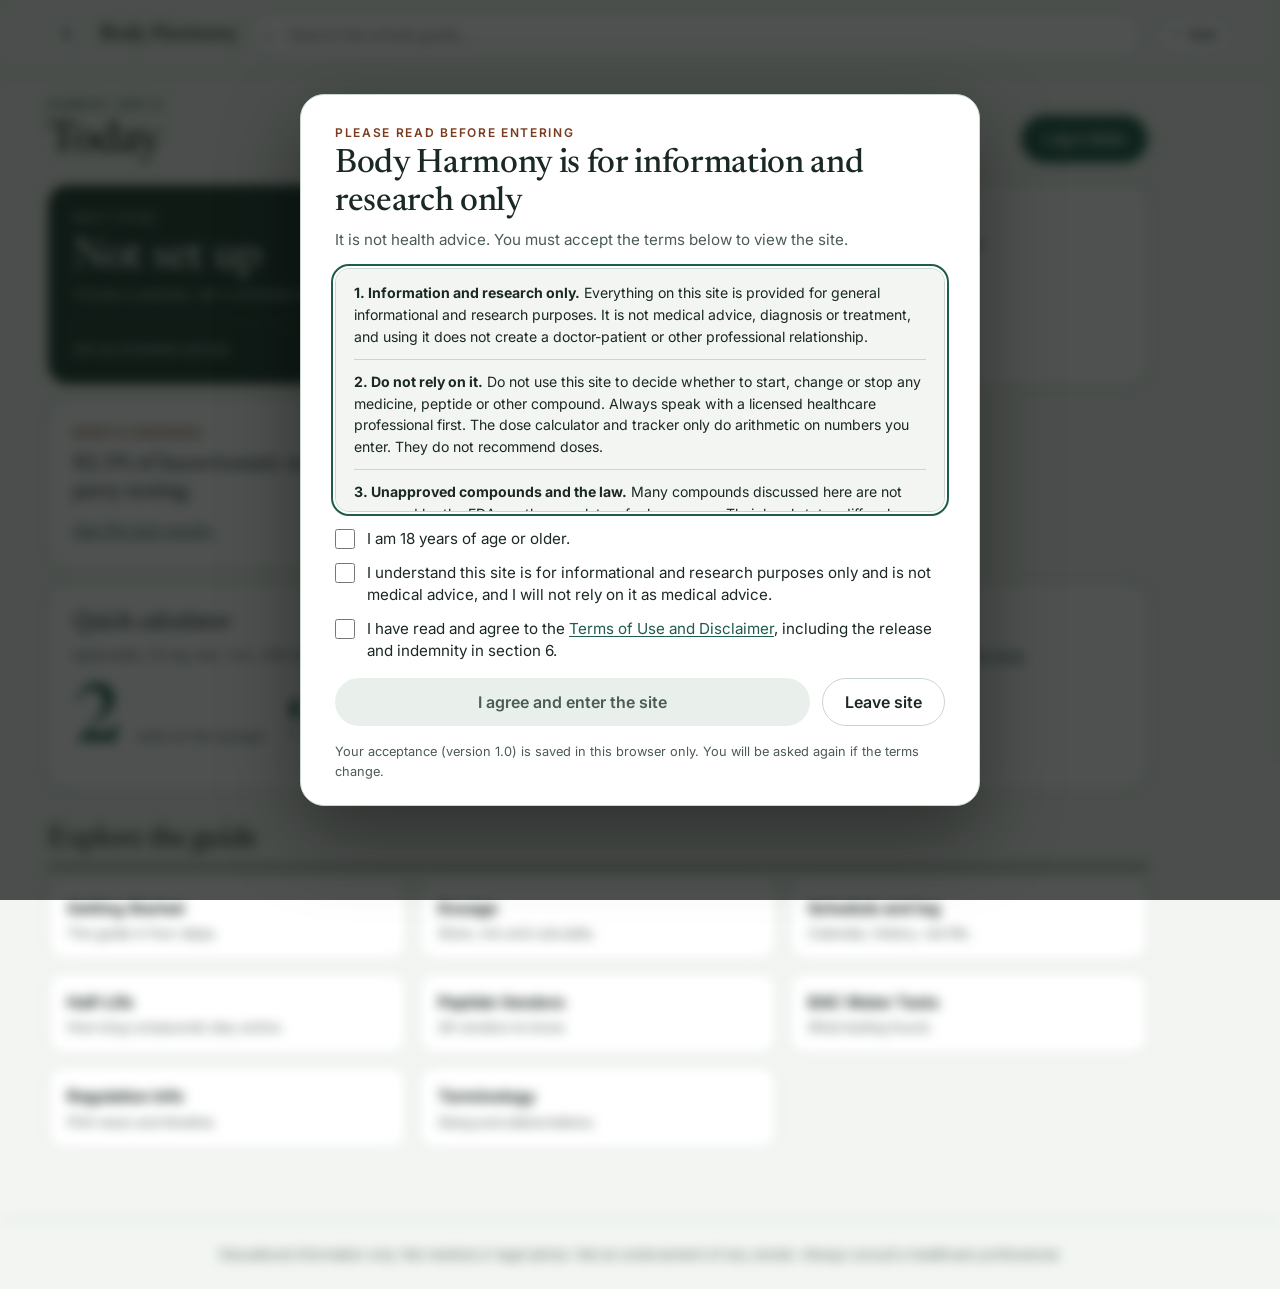
==== commit c283e24a: "feat(site): add entry disclaimer gate and terms page Visitors must accept before viewing the site. A" ====
--- a/body-harmony/index.html
+++ b/body-harmony/index.html
@@ -6,11 +6,12 @@
 <title>Body Harmony</title>
 <meta name="description" content="Body Harmony: vendors, dosage calculator, half-life, BAC water tests, terminology, regulation info and resources.">
 <link rel="icon" href="data:image/svg+xml,%3Csvg xmlns='http://www.w3.org/2000/svg' viewBox='0 0 32 32'%3E%3Crect width='32' height='32' rx='8' fill='%230b7a75'/%3E%3Ctext x='16' y='21' font-size='14' font-family='monospace' font-weight='700' text-anchor='middle' fill='white'%3EBH%3C/text%3E%3C/svg%3E">
-<script>(function(){var d=document.documentElement,u='modern',t=null;try{var q=new URLSearchParams(location.search).get('ui');if(q==='classic'||q==='modern')localStorage.setItem('bh-ui',q);u=localStorage.getItem('bh-ui')||'modern';t=localStorage.getItem('pg-theme')}catch(e){}if(u!=='classic')u='modern';d.dataset.ui=u;d.dataset.theme=t||(u==='modern'?'light':'dark')})()</script>
+<script>(function(){var d=document.documentElement,u='modern',t=null;try{var q=new URLSearchParams(location.search).get('ui');if(q==='classic'||q==='modern')localStorage.setItem('bh-ui',q);u=localStorage.getItem('bh-ui')||'modern';t=localStorage.getItem('pg-theme')}catch(e){}if(u!=='classic')u='modern';d.dataset.ui=u;d.dataset.theme=t||(u==='modern'?'light':'dark');try{var a=JSON.parse(localStorage.getItem('bh-terms')||'null');if(!(a&&a.v==='1.0'))d.setAttribute('data-gate','')}catch(e){d.setAttribute('data-gate','')}})()</script>
 <link rel="preconnect" href="https://fonts.googleapis.com"><link rel="preconnect" href="https://fonts.gstatic.com" crossorigin>
 <link rel="stylesheet" href="https://fonts.googleapis.com/css2?family=Inter:wght@400;500;600&family=Newsreader:opsz,wght@6..72,400;6..72,500;6..72,600&family=Source+Serif+4:wght@500;600;700&display=swap">
 <link rel="stylesheet" href="css/style.css">
 <link rel="stylesheet" href="css/modern.css">
+<link rel="stylesheet" href="css/gate.css">
 </head>
 <body>
 <header class="top"><div class="top-in">
@@ -53,5 +54,6 @@
 <script src="js/dose-math.js"></script>
 <script src="js/tracker.js"></script>
 <script src="js/app.js"></script>
+<script src="js/gate.js"></script>
 </body>
 </html>
--- a/body-harmony/css/modern.css
+++ b/body-harmony/css/modern.css
@@ -5,12 +5,13 @@
 /* ---------- shared: elements that only exist for the modern layer ---------- */
 #topnav,#searchBtn,.m-only{display:none}
 nav.side a[data-modern]{display:none}
+html[data-ui=modern] nav.side a[data-modern]{display:flex}
 .navfoot{display:none}
 .uibtn{border:1px solid var(--line);background:transparent;color:var(--accent);padding:8px 12px;font:500 13px var(--sans);cursor:pointer;white-space:nowrap;border-radius:0}
 .uibtn:hover{border-color:var(--accent)}
-nav.side.open .navfoot{display:block;padding:18px 12px 4px}
+nav.side.open .navfoot{display:block;position:sticky;bottom:-24px;margin:12px -20px -24px;padding:12px 20px 18px;background:var(--bg);border-top:1px solid var(--line);z-index:2}
 nav.side.open .navfoot .uibtn{width:100%;padding:12px}
-@media(max-width:900px){#uiBtn{display:none}}
+@media(max-width:900px){#uiBtn{display:none}nav.side{align-self:stretch;justify-self:stretch;height:auto}}
 
 /* ---------- tokens ---------- */
 html[data-ui=modern],html[data-ui=modern][data-theme=light]{
@@ -195,7 +196,7 @@
   html[data-ui=modern] #topnav{display:none}
   html[data-ui=modern] .menu-btn{display:grid}
   html[data-ui=modern] #uiBtn{display:none}
-  html[data-ui=modern] nav.side{position:fixed;inset:62px 0 0 0;background:var(--bg);z-index:40;padding:10px 20px 24px;display:none;max-height:none;border:0;overflow:auto}
+  html[data-ui=modern] nav.side{position:fixed;inset:62px 0 0 0;align-self:stretch;justify-self:stretch;height:auto;background:var(--bg);z-index:40;padding:10px 20px 24px;display:none;max-height:none;border:0;overflow:auto}
   html[data-ui=modern] nav.side.open{display:block}
   html[data-ui=modern] nav.side a{border-radius:12px;font-size:16px;padding:12px;border-left:0;color:var(--ink)}
   html[data-ui=modern] nav.side a.on{background:var(--accent-soft);color:var(--accent)}
@@ -282,3 +283,5 @@
   html[data-ui=modern] .how,html[data-ui=modern] .gl{grid-template-columns:1fr}
 }
 @media print{html[data-ui=modern] #topnav{display:none}}
+html[data-ui=modern] nav.side .nm[data-m]{font-size:0}
+html[data-ui=modern] nav.side .nm[data-m]::after{content:attr(data-m);font-size:16px}
--- a/body-harmony/css/gate.css
+++ b/body-harmony/css/gate.css
@@ -0,0 +1,31 @@
+/* Entry disclaimer gate. Works in both interfaces; uses the theme variables. */
+html[data-gate] .top,html[data-gate] .wrap,html[data-gate] body>footer{filter:blur(6px);pointer-events:none;user-select:none}
+html[data-gate],html[data-gate] body{overflow:hidden}
+#gate{position:fixed;inset:0;z-index:1000;display:flex;align-items:center;justify-content:center;padding:16px;background:rgba(10,14,12,.72);font-family:var(--sans)}
+#gate .gbox{width:100%;max-width:680px;max-height:calc(100dvh - 32px);overflow:auto;background:var(--surface);color:var(--ink);border:1px solid var(--line);border-radius:var(--radius,2px);box-shadow:0 30px 80px rgba(0,0,0,.4);padding:30px 34px 24px;display:flex;flex-direction:column;gap:16px}
+#gate .gk{font:600 12px var(--sans);letter-spacing:.14em;text-transform:uppercase;color:var(--warn,#c0662a)}
+#gate h1{font-family:var(--serif);font-weight:500;font-size:clamp(1.5rem,4.5vw,2.1rem);line-height:1.12;margin:6px 0 0;letter-spacing:-.01em}
+#gate .gl{margin:8px 0 0;color:var(--muted);font-size:.95rem;line-height:1.5}
+#gate .gscroll{height:244px;overflow:auto;border:1px solid var(--line);background:var(--bg);padding:2px 18px;font-size:.88rem;line-height:1.55}
+#gate .gscroll p{margin:0;padding:11px 0;border-bottom:1px solid var(--line)}
+#gate .gscroll p:last-child{border-bottom:0}
+#gate .gchk{display:flex;flex-direction:column;gap:12px}
+#gate label{display:flex;align-items:flex-start;gap:12px;font-size:.95rem;line-height:1.45;cursor:pointer}
+#gate input[type=checkbox]{width:20px;height:20px;margin:1px 0 0;flex:none;accent-color:var(--accent)}
+#gate .gact{display:flex;gap:12px;flex-wrap:wrap;align-items:center}
+#gate .gyes{flex:1 1 240px;min-height:48px;border:0;background:var(--accent);color:var(--accent-ink);font:600 1rem var(--sans);padding:0 22px;cursor:pointer}
+#gate .gyes:disabled{background:var(--surface2);color:var(--muted);cursor:not-allowed}
+#gate .gno{min-height:48px;display:inline-flex;align-items:center;justify-content:center;padding:0 22px;border:1px solid var(--line);background:transparent;color:var(--ink);font:600 1rem var(--sans);cursor:pointer;text-decoration:none}
+#gate .gfine{font-size:.8rem;line-height:1.5;color:var(--muted)}
+#gate :focus-visible{outline:2px solid var(--accent);outline-offset:2px}
+html[data-ui=modern] #gate .gbox{border-radius:24px;border-color:var(--line)}
+html[data-ui=modern] #gate .gscroll{border-radius:14px}
+html[data-ui=modern] #gate .gyes,html[data-ui=modern] #gate .gno{border-radius:999px}
+@media(max-width:600px){
+  #gate{align-items:flex-end;padding:0}
+  #gate .gbox{max-width:none;max-height:calc(100dvh - 24px);padding:20px 16px 16px;gap:12px}
+  html[data-ui=modern] #gate .gbox{border-radius:24px 24px 0 0}
+  #gate .gscroll{height:220px;font-size:.84rem}
+  #gate .gl{display:none}
+}
+@media print{#gate{display:none}html[data-gate] .top,html[data-gate] .wrap,html[data-gate] body>footer{filter:none}}
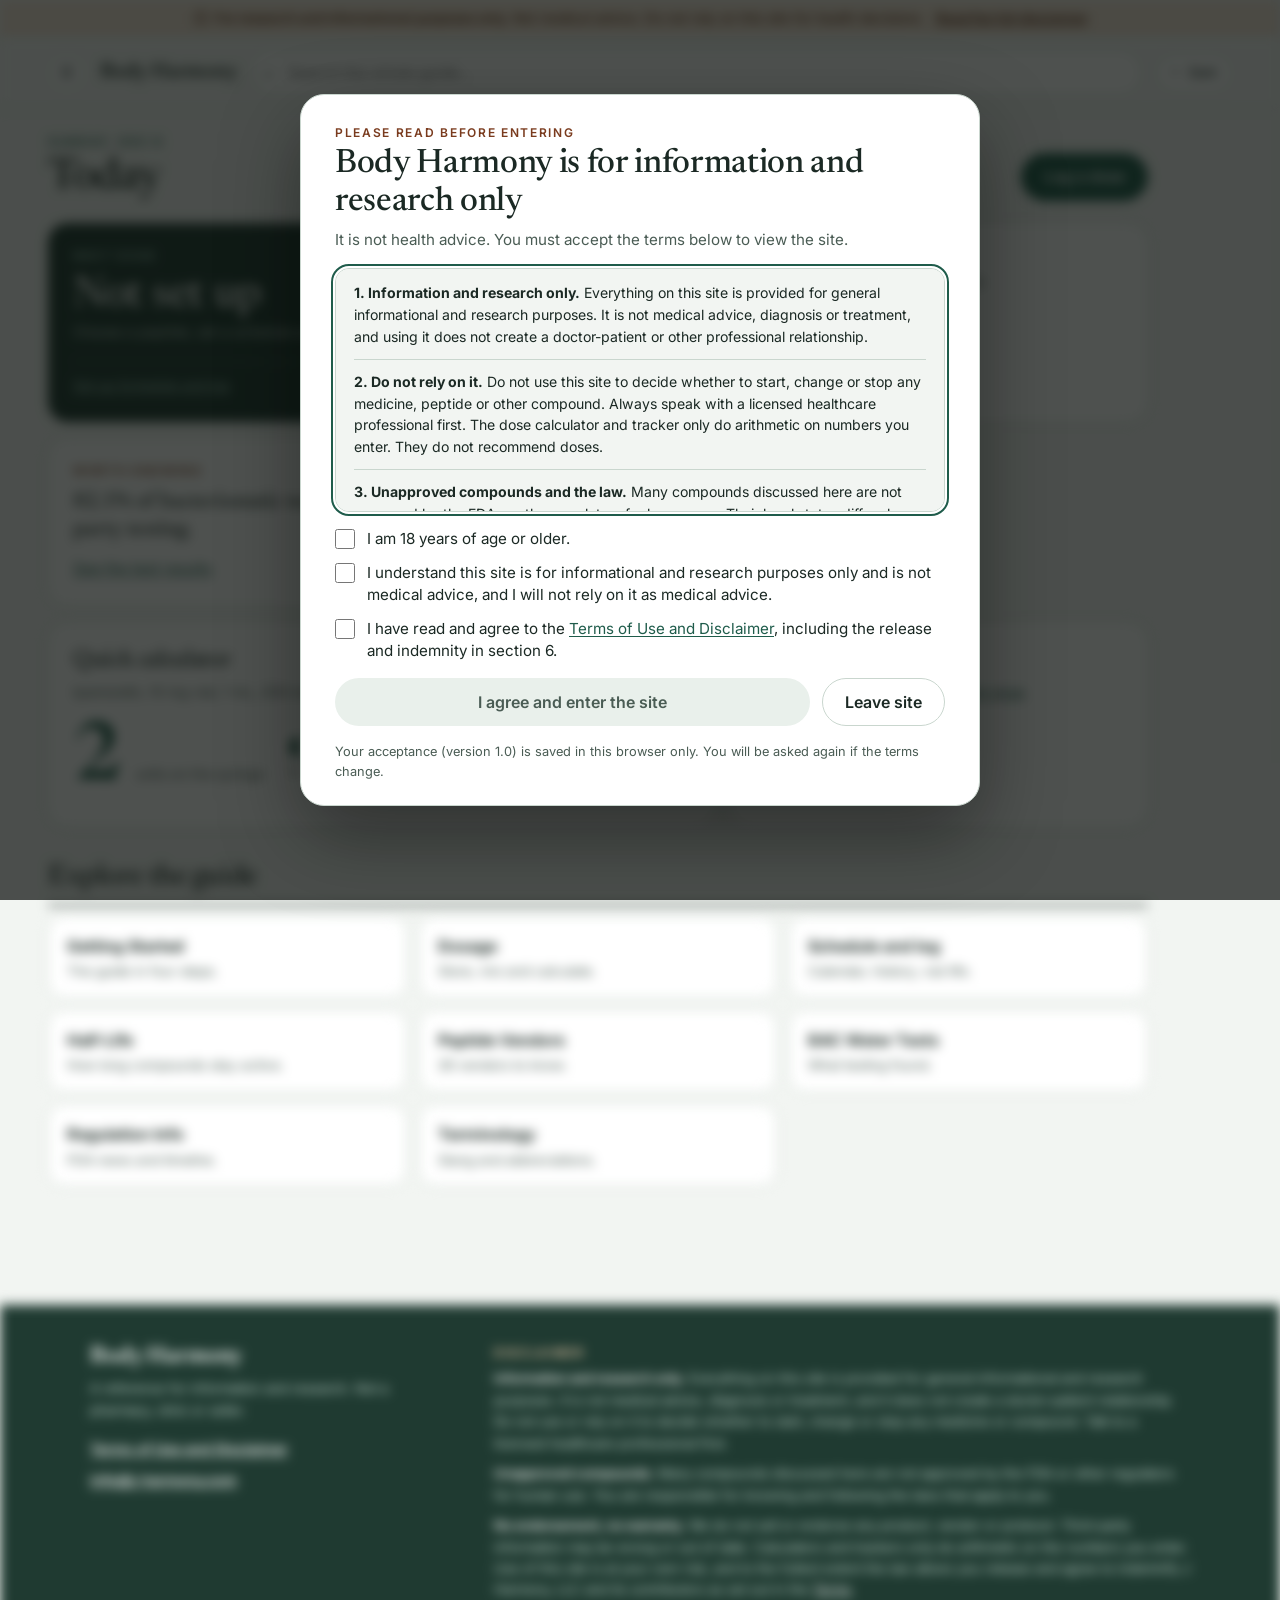
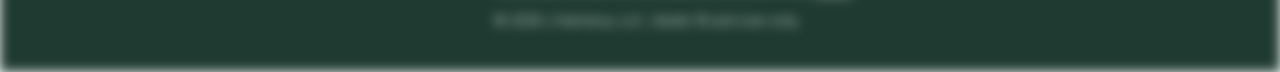
==== commit af84a4b1: "feat(site): add research banner and detailed disclaimer footer Banner above the header and a full di" ====
--- a/body-harmony/index.html
+++ b/body-harmony/index.html
@@ -12,8 +12,10 @@
 <link rel="stylesheet" href="css/style.css">
 <link rel="stylesheet" href="css/modern.css">
 <link rel="stylesheet" href="css/gate.css">
+<link rel="stylesheet" href="css/legal.css">
 </head>
 <body>
+<div id="rbanner" role="note"><svg width="16" height="16" viewBox="0 0 24 24" fill="none" stroke="currentColor" stroke-width="2" stroke-linecap="round" aria-hidden="true"><circle cx="12" cy="12" r="9"/><path d="M12 8v5M12 16.5v.01"/></svg><b>For research and informational purposes only.</b> Not medical advice. <span class="rb-x">Do not rely on this site for health decisions.</span> <a href="terms.html">Read the full disclaimer</a></div>
 <header class="top"><div class="top-in">
   <button class="iconbtn menu-btn" id="menuBtn" aria-label="Menu">☰</button>
   <a class="brand" href="#home"><div class="logo">BH</div><span class="w">Body <b>Harmony</b></span></a>
@@ -31,7 +33,14 @@
   <nav class="side" id="nav" aria-label="Sections"></nav>
   <main id="main"></main>
 </div>
-<footer>Educational information only. Not medical or legal advice. Not an endorsement of any vendor. Always consult a healthcare professional.</footer>
+<footer class="legal"><div class="fl-in">
+  <div><div class="fl-brand">Body Harmony</div><p style="margin-top:10px">A reference for information and research. Not a pharmacy, clinic or seller.</p>
+  <div class="fl-links"><a href="terms.html">Terms of Use and Disclaimer</a><a href="mailto:info@j-harmony.com">info@j-harmony.com</a></div></div>
+  <div><div class="fl-k">Disclaimer</div>
+  <p><b>Information and research only.</b> Everything on this site is provided for general informational and research purposes. It is not medical advice, diagnosis or treatment, and it does not create a doctor-patient relationship. Do not use or rely on it to decide whether to start, change or stop any medicine or compound. Talk to a licensed healthcare professional first.</p>
+  <p><b>Unapproved compounds.</b> Many compounds discussed here are not approved by the FDA or other regulators for human use. You are responsible for knowing and following the laws that apply to you.</p>
+  <p><b>No endorsement, no warranty.</b> We do not sell or endorse any product, vendor or protocol. Third-party information may be wrong or out of date. Calculators and trackers only do arithmetic on the numbers you enter. Use of this site is at your own risk, and to the fullest extent the law allows you release and agree to indemnify J Harmony, LLC and its contributors as set out in the <a href="terms.html">Terms</a>.</p>
+  <p class="fl-fine">&copy; 2026 J Harmony, LLC. Adults 18 and over only.</p></div></div></footer>
 <div id="lightbox"><img alt=""></div>
 <script src="js/data/start.js"></script>
 <script src="js/data/vendors.js"></script>
--- a/body-harmony/css/gate.css
+++ b/body-harmony/css/gate.css
@@ -1,5 +1,5 @@
 /* Entry disclaimer gate. Works in both interfaces; uses the theme variables. */
-html[data-gate] .top,html[data-gate] .wrap,html[data-gate] body>footer{filter:blur(6px);pointer-events:none;user-select:none}
+html[data-gate] #rbanner,html[data-gate] .top,html[data-gate] .wrap,html[data-gate] body>footer{filter:blur(6px);pointer-events:none;user-select:none}
 html[data-gate],html[data-gate] body{overflow:hidden}
 #gate{position:fixed;inset:0;z-index:1000;display:flex;align-items:center;justify-content:center;padding:16px;background:rgba(10,14,12,.72);font-family:var(--sans)}
 #gate .gbox{width:100%;max-width:680px;max-height:calc(100dvh - 32px);overflow:auto;background:var(--surface);color:var(--ink);border:1px solid var(--line);border-radius:var(--radius,2px);box-shadow:0 30px 80px rgba(0,0,0,.4);padding:30px 34px 24px;display:flex;flex-direction:column;gap:16px}
--- a/body-harmony/css/legal.css
+++ b/body-harmony/css/legal.css
@@ -0,0 +1,29 @@
+/* Research banner (top of every page) and detailed disclaimer footer. Both interfaces. */
+#rbanner{background:var(--warn-soft,#f3e4d6);border-bottom:1px solid var(--line);color:var(--ink);font:500 13.5px/1.4 var(--sans);padding:9px 20px;text-align:center}
+#rbanner svg{vertical-align:-3px;margin-right:6px}
+#rbanner b{font-weight:600}
+#rbanner a{font-weight:600;margin-left:8px;white-space:nowrap}
+html[data-ui=modern] #rbanner{background:#F3E4D6;border-bottom-color:#E2C9B2;color:#5E2C12}
+html[data-ui=modern] #rbanner a{color:#5E2C12}
+html[data-theme=dark][data-ui=modern] #rbanner{background:#2B2118;border-bottom-color:#4A3626;color:#F1D9C2}
+html[data-theme=dark][data-ui=modern] #rbanner a{color:#F1D9C2}
+html[data-ui=classic][data-theme=light] #rbanner{background:#f1e6cf;color:#4a3a14}
+
+footer.legal{max-width:none;margin:48px 0 0;padding:40px 20px 32px;border-top:1px solid var(--line);text-align:left;background:var(--deep);color:var(--deep-ink)}
+footer.legal .fl-in{max-width:1100px;margin:0 auto;display:grid;grid-template-columns:minmax(0,1fr) minmax(0,2fr);gap:56px}
+footer.legal .fl-brand{font:600 1.45rem var(--serif);color:var(--deep-ink)}
+footer.legal p{margin:0 0 9px;font-size:13px;line-height:1.65;color:var(--deep-muted,var(--muted))}
+footer.legal p b{color:var(--deep-ink);font-weight:600}
+footer.legal .fl-k{font:600 12px var(--sans);letter-spacing:.14em;text-transform:uppercase;color:#E9C9A8;margin-bottom:8px}
+footer.legal .fl-links{display:flex;flex-direction:column;gap:8px;margin-top:16px;font-weight:600;font-size:14px}
+footer.legal a{color:var(--deep-ink)}
+footer.legal .fl-fine{margin-top:4px}
+html[data-ui=modern] footer.legal{background:var(--deep)}
+@media(max-width:800px){footer.legal{padding:24px 18px 22px}footer.legal .fl-in{grid-template-columns:1fr;gap:18px}footer.legal p{font-size:12.5px;line-height:1.6}footer.legal .fl-links{flex-direction:row;gap:18px;flex-wrap:wrap}}
+
+/* the mobile menu panel sits below the header, which sits below the banner until the banner scrolls away (--bv is set by js/gate.js) */
+@media(max-width:1290px){html[data-ui=modern] nav.side{top:calc(62px + var(--bv,0px))}}
+@media(max-width:720px){html[data-ui=modern] nav.side{top:calc(54px + var(--bv,0px))}}
+@media(max-width:900px){html[data-ui=classic] nav.side{top:calc(60px + var(--bv,0px))}}
+@media(max-width:600px){#rbanner{font-size:12.5px;padding:8px 14px}#rbanner .rb-x{display:none}#rbanner a{margin-left:4px}}
+@media print{#rbanner{display:none}}
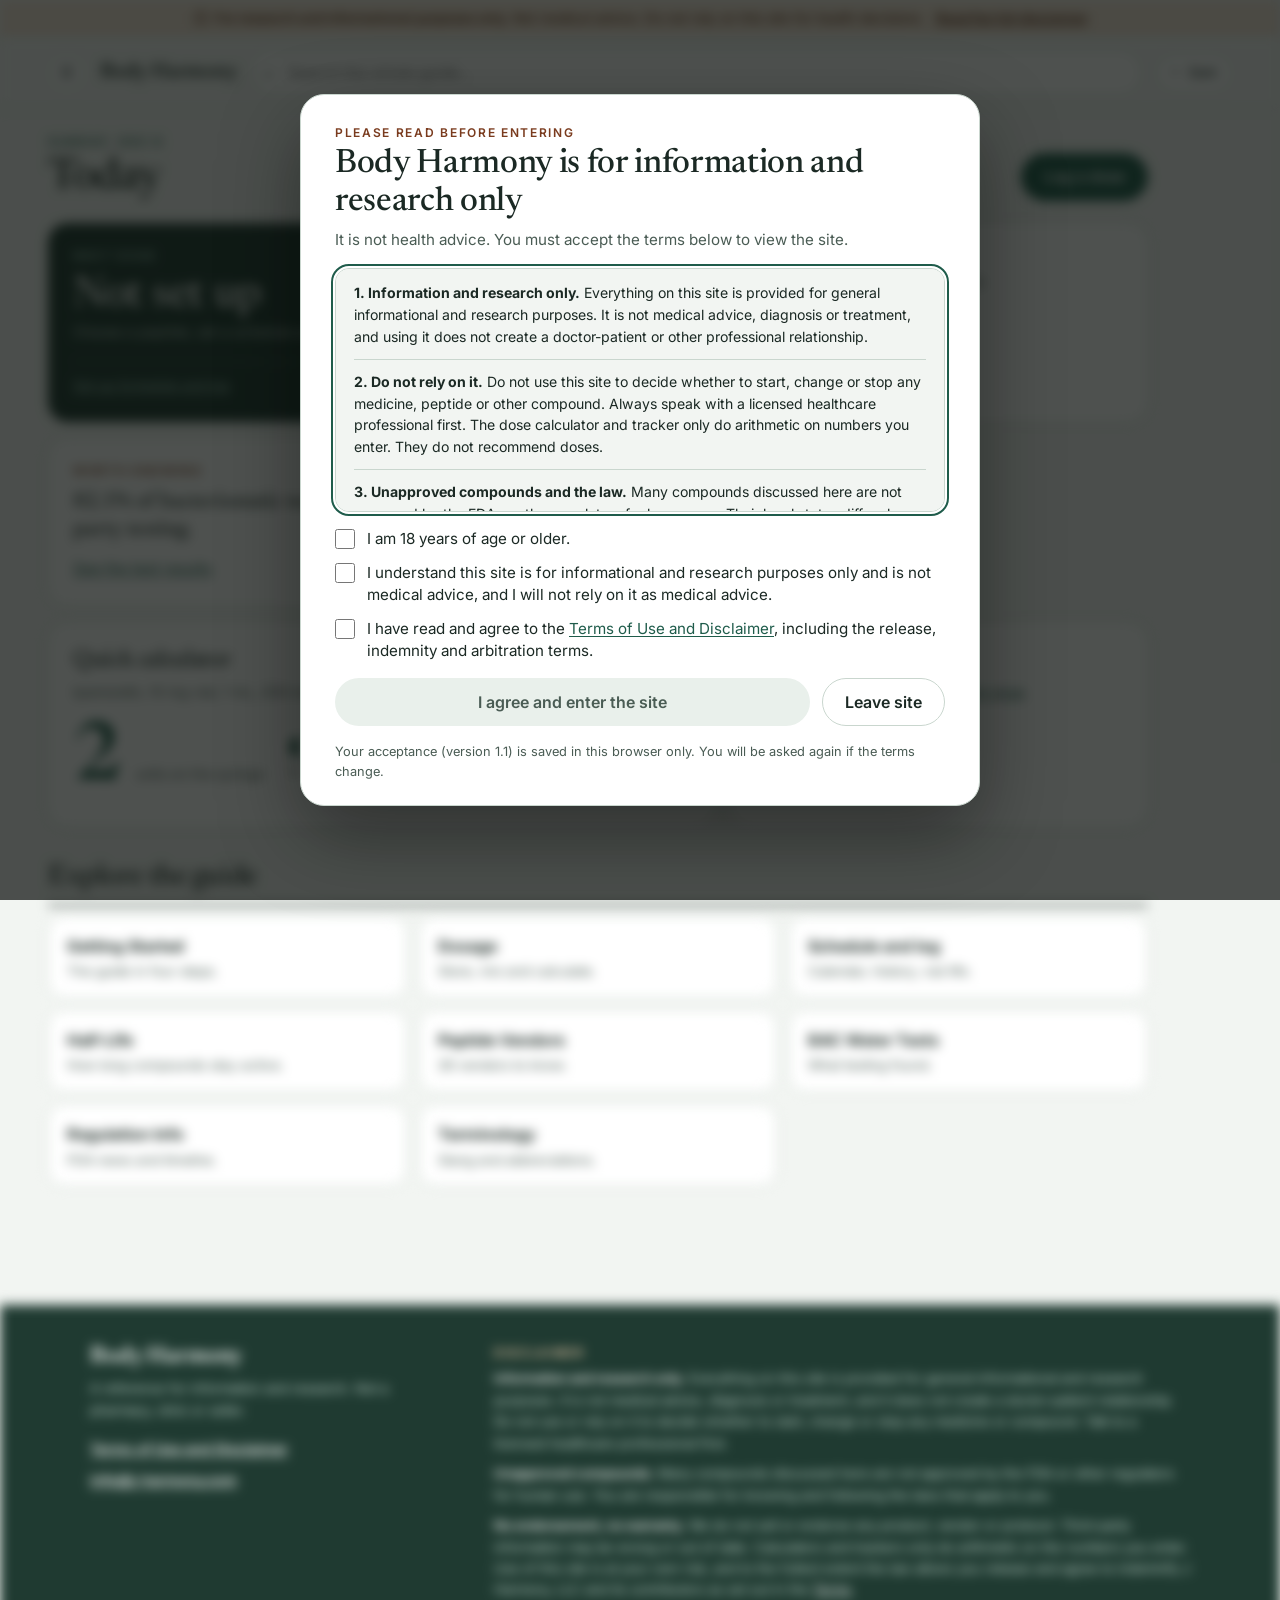
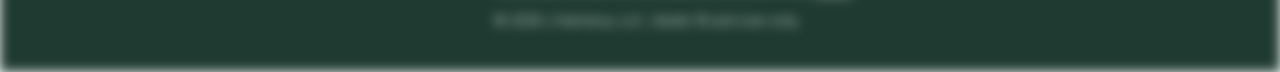
==== commit c2cf2e8d: "feat(site): add 1542 waiver and arbitration terms, bump terms to 1.1 Co-Authored-By: Claude Sonnet 5" ====
--- a/body-harmony/index.html
+++ b/body-harmony/index.html
@@ -6,7 +6,7 @@
 <title>Body Harmony</title>
 <meta name="description" content="Body Harmony: vendors, dosage calculator, half-life, BAC water tests, terminology, regulation info and resources.">
 <link rel="icon" href="data:image/svg+xml,%3Csvg xmlns='http://www.w3.org/2000/svg' viewBox='0 0 32 32'%3E%3Crect width='32' height='32' rx='8' fill='%230b7a75'/%3E%3Ctext x='16' y='21' font-size='14' font-family='monospace' font-weight='700' text-anchor='middle' fill='white'%3EBH%3C/text%3E%3C/svg%3E">
-<script>(function(){var d=document.documentElement,u='modern',t=null;try{var q=new URLSearchParams(location.search).get('ui');if(q==='classic'||q==='modern')localStorage.setItem('bh-ui',q);u=localStorage.getItem('bh-ui')||'modern';t=localStorage.getItem('pg-theme')}catch(e){}if(u!=='classic')u='modern';d.dataset.ui=u;d.dataset.theme=t||(u==='modern'?'light':'dark');try{var a=JSON.parse(localStorage.getItem('bh-terms')||'null');if(!(a&&a.v==='1.0'))d.setAttribute('data-gate','')}catch(e){d.setAttribute('data-gate','')}})()</script>
+<script>(function(){var d=document.documentElement,u='modern',t=null;try{var q=new URLSearchParams(location.search).get('ui');if(q==='classic'||q==='modern')localStorage.setItem('bh-ui',q);u=localStorage.getItem('bh-ui')||'modern';t=localStorage.getItem('pg-theme')}catch(e){}if(u!=='classic')u='modern';d.dataset.ui=u;d.dataset.theme=t||(u==='modern'?'light':'dark');try{var a=JSON.parse(localStorage.getItem('bh-terms')||'null');if(!(a&&a.v==='1.1'))d.setAttribute('data-gate','')}catch(e){d.setAttribute('data-gate','')}})()</script>
 <link rel="preconnect" href="https://fonts.googleapis.com"><link rel="preconnect" href="https://fonts.gstatic.com" crossorigin>
 <link rel="stylesheet" href="https://fonts.googleapis.com/css2?family=Inter:wght@400;500;600&family=Newsreader:opsz,wght@6..72,400;6..72,500;6..72,600&family=Source+Serif+4:wght@500;600;700&display=swap">
 <link rel="stylesheet" href="css/style.css">
